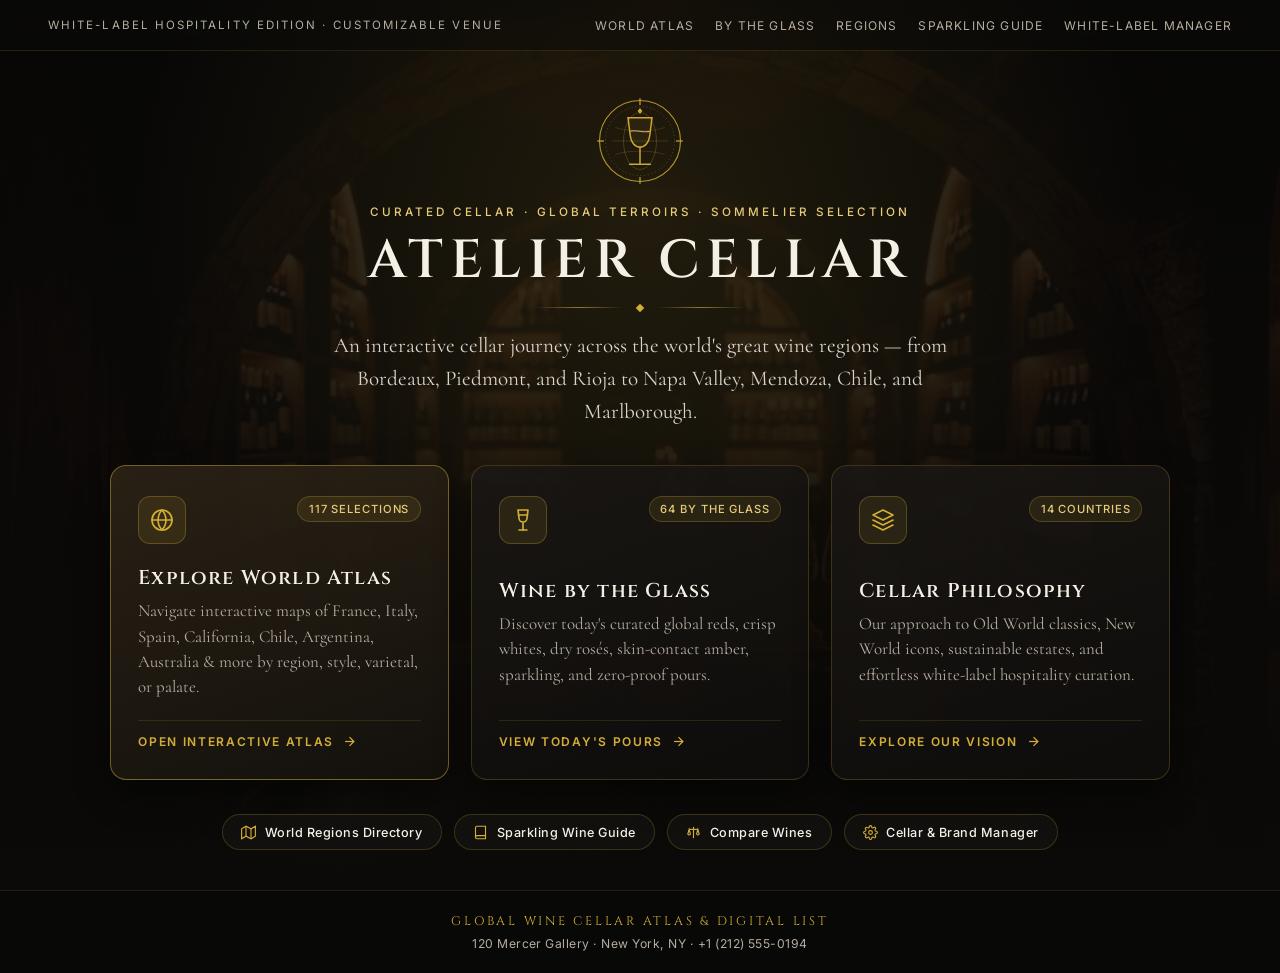
==== index.html @ 87016748 "Initial commit: White-Label Global Wine Cellar Atlas PWA" ====
<!DOCTYPE html>
<html lang="en">
<head>
    <meta charset="UTF-8">
    <meta name="viewport" content="width=device-width, initial-scale=1.0, viewport-fit=cover">
    <title>Atelier Cellar — Global Wine Cellar Atlas</title>
    <meta name="description" content="White-label interactive global wine cellar atlas exploring the world's finest wine regions across France, Italy, Spain, California, Chile, Argentina, Australia, and beyond.">

    <!-- PWA Meta Tags -->
    <meta name="theme-color" content="#0B0A09">
    <meta name="apple-mobile-web-app-capable" content="yes">
    <meta name="apple-mobile-web-app-status-bar-style" content="black-translucent">
    <meta name="apple-mobile-web-app-title" content="Wine Atlas">
    <meta name="mobile-web-app-capable" content="yes">
    <link rel="manifest" href="./manifest.json">
    <link rel="apple-touch-icon" sizes="180x180" href="./image/icon-192x192.png">
    <link rel="icon" type="image/png" sizes="32x32" href="./image/icon-96x96.png">

    <link href="https://fonts.googleapis.com/css2?family=Cinzel:wght@400;500;600;700&family=Cormorant:ital,wght@0,400;0,500;0,600;1,400&family=Inter:wght@400;500;600&display=swap" rel="stylesheet">
    <link rel="stylesheet" href="./css/atlas.css">

    <style>
        .landing-shell {
            position: relative;
            min-height: 100vh;
            display: flex;
            flex-direction: column;
            isolation: isolate;
        }

        .landing-backdrop {
            position: fixed;
            inset: 0;
            z-index: -2;
            overflow: hidden;
            pointer-events: none;
        }

        .landing-backdrop img {
            width: 100%;
            height: 100%;
            object-fit: cover;
            object-position: center 45%;
            filter: brightness(0.42) saturate(0.92) contrast(1.06);
            transform: scale(1.03);
        }

        .landing-backdrop::after {
            content: '';
            position: absolute;
            inset: 0;
            background:
                radial-gradient(ellipse at 50% 24%, rgba(212, 175, 55, 0.12) 0%, transparent 56%),
                linear-gradient(180deg, rgba(11, 10, 9, 0.68) 0%, rgba(11, 10, 9, 0.84) 55%, rgba(11, 10, 9, 0.97) 100%);
        }

        .landing-topbar {
            display: flex;
            align-items: center;
            justify-content: space-between;
            padding: 1.1rem clamp(1.25rem, 4vw, 3rem);
            border-bottom: 1px solid rgba(212, 175, 55, 0.14);
            background: rgba(11, 10, 9, 0.5);
            backdrop-filter: blur(10px);
            -webkit-backdrop-filter: blur(10px);
        }

        .topbar-location {
            font-family: var(--atlas-font-ui);
            font-size: 0.72rem;
            letter-spacing: 0.18em;
            text-transform: uppercase;
            color: var(--atlas-muted);
        }

        .topbar-links {
            display: flex;
            align-items: center;
            gap: 1.3rem;
        }

        .topbar-link {
            font-family: var(--atlas-font-ui);
            font-size: 0.75rem;
            letter-spacing: 0.1em;
            text-transform: uppercase;
            color: var(--atlas-muted);
            text-decoration: none;
            transition: color 0.2s ease;
        }

        .topbar-link:hover { color: var(--atlas-gold-soft); }

        .landing-main {
            flex: 1;
            display: flex;
            flex-direction: column;
            align-items: center;
            justify-content: center;
            padding: clamp(2rem, 5vh, 3.8rem) clamp(1.25rem, 4vw, 2.5rem) 2.5rem;
            width: 100%;
            max-width: 1140px;
            margin: 0 auto;
        }

        .brand-crest-wrap {
            display: flex;
            flex-direction: column;
            align-items: center;
            text-align: center;
            margin-bottom: clamp(1.8rem, 4.2vh, 3rem);
            animation: atlasReveal 0.75s cubic-bezier(0.22, 1, 0.36, 1) both;
        }

        .brand-crest {
            height: clamp(68px, 8vw, 90px);
            width: auto;
            margin-bottom: 1.2rem;
            opacity: 0.96;
        }

        .brand-kicker {
            font-family: var(--atlas-font-ui);
            font-size: 0.73rem;
            font-weight: 500;
            letter-spacing: 0.26em;
            text-transform: uppercase;
            color: var(--atlas-gold-soft);
            margin-bottom: 0.7rem;
        }

        .brand-heading {
            font-family: var(--atlas-font-display);
            font-size: clamp(2rem, 4.5vw, 3.35rem);
            font-weight: 600;
            letter-spacing: 0.12em;
            text-transform: uppercase;
            color: var(--atlas-ivory);
            line-height: 1.12;
        }

        .brand-lead {
            font-family: var(--atlas-font-editorial);
            font-size: clamp(1.12rem, 1.7vw, 1.32rem);
            color: rgba(245, 240, 230, 0.88);
            max-width: 650px;
            line-height: 1.55;
        }

        .experience-grid {
            display: grid;
            grid-template-columns: repeat(3, minmax(0, 1fr));
            gap: 1.35rem;
            width: 100%;
            margin-bottom: 2.1rem;
            animation: atlasReveal 0.85s 0.1s cubic-bezier(0.22, 1, 0.36, 1) both;
        }

        .experience-card {
            position: relative;
            display: flex;
            flex-direction: column;
            justify-content: space-between;
            gap: 1.25rem;
            padding: 1.85rem 1.7rem;
            border-radius: 16px;
            background: linear-gradient(160deg, rgba(26, 23, 20, 0.9) 0%, rgba(15, 13, 11, 0.95) 100%);
            border: 1px solid rgba(212, 175, 55, 0.22);
            box-shadow: 0 14px 36px rgba(0, 0, 0, 0.48);
            backdrop-filter: blur(12px);
            -webkit-backdrop-filter: blur(12px);
            text-decoration: none;
            color: var(--atlas-ivory);
            transition: transform 0.28s cubic-bezier(0.22, 1, 0.36, 1), border-color 0.28s ease, box-shadow 0.28s ease;
        }

        .experience-card.is-featured {
            background: linear-gradient(160deg, rgba(44, 35, 22, 0.92) 0%, rgba(20, 17, 13, 0.96) 100%);
            border-color: rgba(212, 175, 55, 0.48);
        }

        .experience-card:hover {
            transform: translateY(-6px);
            border-color: var(--atlas-gold);
            box-shadow: 0 22px 48px rgba(0, 0, 0, 0.62), 0 0 0 1px rgba(212, 175, 55, 0.25);
        }

        .card-top {
            display: flex;
            align-items: flex-start;
            justify-content: space-between;
            gap: 0.75rem;
        }

        .card-icon-box {
            width: 48px;
            height: 48px;
            border-radius: 12px;
            background: rgba(212, 175, 55, 0.1);
            border: 1px solid rgba(212, 175, 55, 0.28);
            color: var(--atlas-gold);
            display: flex;
            align-items: center;
            justify-content: center;
            flex-shrink: 0;
            transition: background-color 0.25s ease, transform 0.25s ease;
        }

        .experience-card:hover .card-icon-box {
            background: rgba(212, 175, 55, 0.2);
            transform: scale(1.06);
        }

        .card-icon-box svg {
            width: 24px;
            height: 24px;
            stroke: currentColor;
            fill: none;
            stroke-width: 1.65;
            stroke-linecap: round;
            stroke-linejoin: round;
        }

        .card-metric {
            font-family: var(--atlas-font-ui);
            font-size: 0.7rem;
            font-weight: 500;
            letter-spacing: 0.08em;
            text-transform: uppercase;
            color: var(--atlas-gold-soft);
            padding: 0.3rem 0.65rem;
            border-radius: 999px;
            background: rgba(212, 175, 55, 0.1);
            border: 1px solid rgba(212, 175, 55, 0.24);
            white-space: nowrap;
        }

        .card-title {
            font-family: var(--atlas-font-display);
            font-size: 1.25rem;
            font-weight: 600;
            letter-spacing: 0.06em;
            color: var(--atlas-ivory);
            margin-bottom: 0.45rem;
            transition: color 0.2s ease;
        }

        .experience-card:hover .card-title { color: var(--atlas-gold-soft); }

        .card-desc {
            font-family: var(--atlas-font-editorial);
            font-size: 1.06rem;
            line-height: 1.5;
            color: var(--atlas-muted);
        }

        .card-cta {
            display: inline-flex;
            align-items: center;
            gap: 0.5rem;
            font-family: var(--atlas-font-ui);
            font-size: 0.75rem;
            font-weight: 600;
            letter-spacing: 0.14em;
            text-transform: uppercase;
            color: var(--atlas-gold);
            padding-top: 0.85rem;
            border-top: 1px solid rgba(212, 175, 55, 0.14);
        }

        .card-cta svg {
            width: 15px;
            height: 15px;
            stroke: currentColor;
            fill: none;
            stroke-width: 2;
            transition: transform 0.22s ease;
        }

        .experience-card:hover .card-cta svg { transform: translateX(4px); }

        .secondary-strip {
            display: flex;
            flex-wrap: wrap;
            align-items: center;
            justify-content: center;
            gap: 0.75rem;
            width: 100%;
            animation: atlasReveal 0.9s 0.2s cubic-bezier(0.22, 1, 0.36, 1) both;
        }

        .secondary-link {
            display: inline-flex;
            align-items: center;
            gap: 0.52rem;
            padding: 0.62rem 1.15rem;
            border-radius: 999px;
            background: rgba(20, 18, 16, 0.78);
            border: 1px solid rgba(212, 175, 55, 0.22);
            color: var(--atlas-ivory);
            font-family: var(--atlas-font-ui);
            font-size: 0.79rem;
            font-weight: 500;
            letter-spacing: 0.04em;
            text-decoration: none;
            transition: all 0.2s ease;
        }

        .secondary-link svg {
            width: 15px;
            height: 15px;
            stroke: var(--atlas-gold);
            fill: none;
            stroke-width: 1.8;
        }

        .secondary-link:hover {
            border-color: var(--atlas-gold);
            background: rgba(212, 175, 55, 0.12);
            color: var(--atlas-gold-soft);
            transform: translateY(-2px);
        }

        .landing-footer {
            border-top: 1px solid rgba(212, 175, 55, 0.14);
            background: rgba(9, 8, 7, 0.88);
            padding: 1.35rem clamp(1.25rem, 4vw, 3rem);
            text-align: center;
        }

        .footer-tagline {
            font-family: var(--atlas-font-display);
            font-size: 0.78rem;
            letter-spacing: 0.22em;
            text-transform: uppercase;
            color: var(--atlas-gold);
            margin-bottom: 0.4rem;
        }

        .footer-address {
            font-family: var(--atlas-font-ui);
            font-size: 0.76rem;
            color: var(--atlas-muted);
            letter-spacing: 0.04em;
        }

        @keyframes atlasReveal {
            from { opacity: 0; transform: translateY(18px); }
            to { opacity: 1; transform: translateY(0); }
        }

        @media (max-width: 900px) {
            .experience-grid { grid-template-columns: 1fr; max-width: 560px; }
            .topbar-links { display: none; }
            .landing-topbar { justify-content: center; }
        }
    </style>
</head>
<body data-page-title="Global Wine Cellar Atlas">
    <div class="landing-shell">
        <div class="landing-backdrop" aria-hidden="true">
            <picture>
                <source srcset="./image/cellar-hero.webp" type="image/webp">
                <img src="./image/cellar-hero.jpg" alt="" decoding="async">
            </picture>
        </div>

        <header class="landing-topbar">
            <span class="topbar-location" data-brand="location">White-Label Hospitality Edition &middot; Customizable Venue</span>
            <nav class="topbar-links" aria-label="Quick navigation">
                <a href="./wine-map.html" class="topbar-link">World Atlas</a>
                <a href="./WineByTheGlass.html" class="topbar-link">By the Glass</a>
                <a href="./regions.html" class="topbar-link">Regions</a>
                <a href="./SparklingWineDoc.html" class="topbar-link">Sparkling Guide</a>
                <a href="./cellar-manager.html" class="topbar-link">White-Label Manager</a>
            </nav>
        </header>

        <main class="landing-main">
            <section class="brand-crest-wrap">
                <img src="./image/crest.svg" alt="Wine Cellar Crest" class="brand-crest" decoding="async">
                <p class="brand-kicker" data-brand="venueKicker">Curated Cellar &middot; Global Terroirs &middot; Sommelier Selection</p>
                <h1 class="brand-heading" data-brand="venueName">Atelier Cellar</h1>
                <div class="gold-divider" aria-hidden="true"><span class="gold-diamond"></span></div>
                <p class="brand-lead" data-brand="heroLead">
                    An interactive cellar journey across the world's great wine regions — from Bordeaux, Piedmont, and Rioja to Napa Valley, Mendoza, Chile, and Marlborough.
                </p>
            </section>

            <section class="experience-grid" aria-label="Primary cellar experiences">
                <!-- 1. World Wine Atlas -->
                <a href="./wine-map.html" class="experience-card is-featured">
                    <div>
                        <div class="card-top">
                            <div class="card-icon-box" aria-hidden="true">
                                <svg viewBox="0 0 24 24">
                                    <circle cx="12" cy="12" r="10"></circle>
                                    <line x1="2" y1="12" x2="22" y2="12"></line>
                                    <path d="M12 2a15.3 15.3 0 0 1 4 10 15.3 15.3 0 0 1-4 10 15.3 15.3 0 0 1-4-10 15.3 15.3 0 0 1 4-10z"></path>
                                </svg>
                            </div>
                            <span class="card-metric" id="metricCellarCount">Global Cellar</span>
                        </div>
                    </div>
                    <div>
                        <h2 class="card-title">Explore World Atlas</h2>
                        <p class="card-desc">Navigate interactive maps of France, Italy, Spain, California, Chile, Argentina, Australia &amp; more by region, style, varietal, or palate.</p>
                    </div>
                    <span class="card-cta">
                        Open Interactive Atlas
                        <svg viewBox="0 0 24 24" aria-hidden="true"><line x1="5" y1="12" x2="19" y2="12"></line><polyline points="12 5 19 12 12 19"></polyline></svg>
                    </span>
                </a>

                <!-- 2. Wine by the Glass -->
                <a href="./WineByTheGlass.html" class="experience-card">
                    <div>
                        <div class="card-top">
                            <div class="card-icon-box" aria-hidden="true">
                                <svg viewBox="0 0 24 24">
                                    <path d="M8 22h8"></path>
                                    <path d="M12 15v7"></path>
                                    <path d="M7 2h10l-1 8a4 4 0 0 1-8 0L7 2z"></path>
                                    <path d="M7.5 7h9"></path>
                                </svg>
                            </div>
                            <span class="card-metric" id="metricGlassCount">Daily Pours</span>
                        </div>
                    </div>
                    <div>
                        <h2 class="card-title">Wine by the Glass</h2>
                        <p class="card-desc">Discover today's curated global reds, crisp whites, dry rosés, skin-contact amber, sparkling, and zero-proof pours.</p>
                    </div>
                    <span class="card-cta">
                        View Today's Pours
                        <svg viewBox="0 0 24 24" aria-hidden="true"><line x1="5" y1="12" x2="19" y2="12"></line><polyline points="12 5 19 12 12 19"></polyline></svg>
                    </span>
                </a>

                <!-- 3. Cellar Philosophy -->
                <a href="./OurStory.html" class="experience-card">
                    <div>
                        <div class="card-top">
                            <div class="card-icon-box" aria-hidden="true">
                                <svg viewBox="0 0 24 24">
                                    <path d="M12 2L2 7l10 5 10-5-10-5z"></path>
                                    <path d="M2 17l10 5 10-5"></path>
                                    <path d="M2 12l10 5 10-5"></path>
                                </svg>
                            </div>
                            <span class="card-metric" id="metricCountryCount">14 Nations</span>
                        </div>
                    </div>
                    <div>
                        <h2 class="card-title">Cellar Philosophy</h2>
                        <p class="card-desc">Our approach to Old World classics, New World icons, sustainable estates, and effortless white-label hospitality curation.</p>
                    </div>
                    <span class="card-cta">
                        Explore Our Vision
                        <svg viewBox="0 0 24 24" aria-hidden="true"><line x1="5" y1="12" x2="19" y2="12"></line><polyline points="12 5 19 12 12 19"></polyline></svg>
                    </span>
                </a>
            </section>

            <nav class="secondary-strip" aria-label="Sommelier tools and guides">
                <a href="./regions.html" class="secondary-link">
                    <svg viewBox="0 0 24 24" aria-hidden="true"><polygon points="1 6 1 22 8 18 16 22 23 18 23 2 16 6 8 2 1 6"></polygon><line x1="8" y1="2" x2="8" y2="18"></line><line x1="16" y1="6" x2="16" y2="22"></line></svg>
                    World Regions Directory
                </a>
                <a href="./SparklingWineDoc.html" class="secondary-link">
                    <svg viewBox="0 0 24 24" aria-hidden="true"><path d="M4 19.5A2.5 2.5 0 0 1 6.5 17H20"></path><path d="M6.5 2H20v20H6.5A2.5 2.5 0 0 1 4 19.5v-15A2.5 2.5 0 0 1 6.5 2z"></path></svg>
                    Sparkling Wine Guide
                </a>
                <a href="./wine-comparison.html" class="secondary-link">
                    <svg viewBox="0 0 24 24" aria-hidden="true"><line x1="12" y1="3" x2="12" y2="21"></line><path d="M5 7h14"></path><path d="M3 14l2-7 2 7a2 2 0 0 1-4 0z"></path><path d="M17 14l2-7 2 7a2 2 0 0 1-4 0z"></path></svg>
                    Compare Wines
                </a>
                <a href="./cellar-manager.html" class="secondary-link">
                    <svg viewBox="0 0 24 24" aria-hidden="true"><circle cx="12" cy="12" r="3"></circle><path d="M19.4 15a1.65 1.65 0 0 0 .33 1.82l.06.06a2 2 0 0 1-2.83 2.83l-.06-.06a1.65 1.65 0 0 0-1.82-.33 1.65 1.65 0 0 0-1 1.51V21a2 2 0 0 1-4 0v-.09A1.65 1.65 0 0 0 9 19.4a1.65 1.65 0 0 0-1.82.33l-.06.06a2 2 0 0 1-2.83-2.83l.06-.06a1.65 1.65 0 0 0 .33-1.82 1.65 1.65 0 0 0-1.51-1H3a2 2 0 0 1 0-4h.09A1.65 1.65 0 0 0 4.6 9a1.65 1.65 0 0 0-.33-1.82l-.06-.06a2 2 0 0 1 2.83-2.83l.06.06a1.65 1.65 0 0 0 1.82.33H9a1.65 1.65 0 0 0 1-1.51V3a2 2 0 0 1 4 0v.09a1.65 1.65 0 0 0 1 1.51 1.65 1.65 0 0 0 1.82-.33l.06-.06a2 2 0 0 1 2.83 2.83l-.06.06a1.65 1.65 0 0 0-.33 1.82V9a1.65 1.65 0 0 0 1.51 1H21a2 2 0 0 1 0 4h-.09a1.65 1.65 0 0 0-1.51 1z"></path></svg>
                    Cellar &amp; Brand Manager
                </a>
            </nav>
        </main>

        <footer class="landing-footer">
            <p class="footer-tagline" data-brand="venueTagline">Global Wine Cellar Atlas &amp; Digital List</p>
            <p class="footer-address" data-brand="address">120 Mercer Gallery &middot; New York, NY &middot; +1 (212) 555-0194</p>
        </footer>
    </div>

    <script src="./js/world-atlas-data.js"></script>
    <script src="./js/brand.js"></script>
    <script src="./js/cellar-store.js"></script>
    <script>
        (async function initLanding() {
            const wines = await window.AtlasStore.loadWines();
            const countries = new Set(wines.map(w => w.country));
            const glassWines = wines.filter(w => w.hasGlass);

            const cellarEl = document.getElementById('metricCellarCount');
            const glassEl = document.getElementById('metricGlassCount');
            const countryEl = document.getElementById('metricCountryCount');

            if (cellarEl && wines.length) cellarEl.textContent = `${wines.length} Selections`;
            if (glassEl && glassWines.length) glassEl.textContent = `${glassWines.length} By the Glass`;
            if (countryEl && countries.size) countryEl.textContent = `${countries.size} Countries`;

            if ('serviceWorker' in navigator) {
                window.addEventListener('load', () => {
                    navigator.serviceWorker.register('./sw.js', { scope: './' }).catch(() => {});
                });
            }
        })();
    </script>
</body>
</html>
---- css/atlas.css ----
/**
 * Global Wine Cellar Atlas — Luxury Editorial Hospitality Design System
 * White-label responsive styles powered by --atlas-* CSS custom properties.
 * Aesthetic: Warm Obsidian, Antique Gold, Burgundy, Parchment Ivory.
 */

:root {
    --atlas-bg: #0B0A09;
    --atlas-surface: #141210;
    --atlas-surface-elevated: #1C1916;
    --atlas-surface-hover: #25211C;
    --atlas-gold: #D4AF37;
    --atlas-gold-soft: #E6CB78;
    --atlas-gold-deep: #A88424;
    --atlas-burgundy: #7A2331;
    --atlas-ivory: #F5F0E6;
    --atlas-muted: #B6ADA0;
    --atlas-subtle: #8C8275;
    --atlas-border: rgba(212, 175, 55, 0.22);
    --atlas-border-strong: rgba(212, 175, 55, 0.48);
    --atlas-shadow-sm: 0 4px 16px rgba(0, 0, 0, 0.38);
    --atlas-shadow-md: 0 14px 36px rgba(0, 0, 0, 0.52);
    --atlas-shadow-lg: 0 24px 56px rgba(0, 0, 0, 0.68);
    --atlas-font-display: 'Cinzel', 'Palatino Linotype', 'Book Antiqua', Georgia, serif;
    --atlas-font-editorial: 'Cormorant', Garamond, Georgia, serif;
    --atlas-font-ui: 'Inter', -apple-system, BlinkMacSystemFont, 'Segoe UI', Roboto, sans-serif;
    --atlas-radius-sm: 8px;
    --atlas-radius-md: 14px;
    --atlas-radius-lg: 18px;
}

*, *::before, *::after {
    box-sizing: border-box;
    margin: 0;
    padding: 0;
}

html, body {
    min-height: 100%;
    background-color: var(--atlas-bg);
    color: var(--atlas-ivory);
    font-family: var(--atlas-font-editorial);
    -webkit-font-smoothing: antialiased;
    -moz-osx-font-smoothing: grayscale;
    overflow-x: hidden;
}

::selection {
    background: rgba(212, 175, 55, 0.28);
    color: var(--atlas-ivory);
}

a:focus-visible,
button:focus-visible,
input:focus-visible,
select:focus-visible,
textarea:focus-visible,
[tabindex]:focus-visible {
    outline: 2px solid var(--atlas-gold);
    outline-offset: 2px;
}

.atlas-ico {
    display: inline-block;
    width: 1em;
    height: 1em;
    vertical-align: -0.125em;
    stroke: currentColor;
    fill: none;
    stroke-width: 1.8;
    stroke-linecap: round;
    stroke-linejoin: round;
    flex-shrink: 0;
}

/* ==========================================================================
   Shared Top Navigation Bar
   ========================================================================== */
.atlas-topbar {
    position: sticky;
    top: 0;
    z-index: 200;
    display: flex;
    align-items: center;
    justify-content: space-between;
    gap: 1rem;
    padding: 0.7rem clamp(1rem, 3vw, 1.85rem);
    min-height: 66px;
    background: linear-gradient(180deg, rgba(16, 14, 12, 0.98) 0%, rgba(11, 10, 9, 0.94) 100%);
    backdrop-filter: blur(14px);
    -webkit-backdrop-filter: blur(14px);
    border-bottom: 1px solid var(--atlas-border);
    box-shadow: 0 4px 24px rgba(0, 0, 0, 0.45);
}

.atlas-brand-link {
    display: flex;
    align-items: center;
    gap: 0.85rem;
    text-decoration: none;
    color: var(--atlas-ivory);
    min-width: 0;
}

.atlas-crest-badge {
    width: 44px;
    height: 44px;
    border-radius: 50%;
    border: 1px solid var(--atlas-border);
    background: rgba(212, 175, 55, 0.06);
    padding: 5px;
    display: flex;
    align-items: center;
    justify-content: center;
    flex-shrink: 0;
    transition: border-color 0.25s ease, transform 0.25s ease;
}

.atlas-brand-link:hover .atlas-crest-badge {
    border-color: var(--atlas-gold);
    transform: scale(1.04);
}

.atlas-crest-badge img {
    width: 100%;
    height: 100%;
    object-fit: contain;
}

.atlas-brand-text {
    display: flex;
    flex-direction: column;
    min-width: 0;
}

.atlas-brand-name {
    font-family: var(--atlas-font-display);
    font-size: clamp(0.95rem, 1.5vw, 1.18rem);
    font-weight: 600;
    letter-spacing: 0.12em;
    text-transform: uppercase;
    color: var(--atlas-gold);
    line-height: 1.15;
    white-space: nowrap;
    overflow: hidden;
    text-overflow: ellipsis;
}

.atlas-brand-sub {
    font-family: var(--atlas-font-ui);
    font-size: 0.7rem;
    letter-spacing: 0.16em;
    text-transform: uppercase;
    color: var(--atlas-muted);
    margin-top: 2px;
    white-space: nowrap;
    overflow: hidden;
    text-overflow: ellipsis;
}

.atlas-nav-links {
    display: flex;
    align-items: center;
    gap: 0.45rem;
    flex-wrap: wrap;
}

.atlas-nav-pill {
    display: inline-flex;
    align-items: center;
    gap: 0.42rem;
    padding: 0.48rem 0.9rem;
    border-radius: 999px;
    background: rgba(212, 175, 55, 0.06);
    border: 1px solid rgba(212, 175, 55, 0.2);
    color: var(--atlas-ivory);
    font-family: var(--atlas-font-ui);
    font-size: 0.76rem;
    font-weight: 500;
    letter-spacing: 0.05em;
    text-decoration: none;
    cursor: pointer;
    transition: all 0.2s ease;
    white-space: nowrap;
}

.atlas-nav-pill:hover,
.atlas-nav-pill.is-active {
    background: rgba(212, 175, 55, 0.18);
    border-color: var(--atlas-gold);
    color: var(--atlas-gold-soft);
}

.atlas-nav-pill .compare-badge {
    display: inline-flex;
    align-items: center;
    justify-content: center;
    min-width: 18px;
    height: 18px;
    padding: 0 5px;
    border-radius: 999px;
    background: var(--atlas-gold);
    color: #0B0A09;
    font-size: 0.68rem;
    font-weight: 700;
}

/* Mobile Nav Toggle Button */
.atlas-mobile-menu-btn {
    display: none;
    align-items: center;
    justify-content: center;
    width: 40px;
    height: 40px;
    border-radius: 10px;
    border: 1px solid var(--atlas-border);
    background: rgba(212, 175, 55, 0.08);
    color: var(--atlas-gold);
    cursor: pointer;
}

/* ==========================================================================
   Shared Gold Divider & Buttons
   ========================================================================== */
.gold-divider {
    display: flex;
    align-items: center;
    justify-content: center;
    gap: 0.85rem;
    width: 210px;
    margin: 0.9rem auto 1.15rem;
}

.gold-divider::before,
.gold-divider::after {
    content: '';
    flex: 1;
    height: 1px;
    background: linear-gradient(90deg, transparent, rgba(212, 175, 55, 0.65), transparent);
}

.gold-diamond {
    width: 6px;
    height: 6px;
    background: var(--atlas-gold);
    transform: rotate(45deg);
    flex-shrink: 0;
}

.atlas-btn {
    display: inline-flex;
    align-items: center;
    justify-content: center;
    gap: 0.5rem;
    padding: 0.6rem 1.15rem;
    border-radius: 10px;
    border: 1px solid var(--atlas-border);
    background: rgba(24, 21, 18, 0.85);
    color: var(--atlas-ivory);
    font-family: var(--atlas-font-ui);
    font-size: 0.8rem;
    font-weight: 500;
    letter-spacing: 0.04em;
    cursor: pointer;
    text-decoration: none;
    transition: all 0.22s ease;
}

.atlas-btn:hover {
    border-color: var(--atlas-gold);
    color: var(--atlas-gold-soft);
    background: rgba(212, 175, 55, 0.12);
}

.atlas-btn--primary {
    background: linear-gradient(135deg, var(--atlas-gold) 0%, var(--atlas-gold-deep) 100%);
    color: #0B0A09;
    border-color: var(--atlas-gold-soft);
    font-weight: 600;
}

.atlas-btn--primary:hover {
    background: linear-gradient(135deg, var(--atlas-gold-soft) 0%, var(--atlas-gold) 100%);
    color: #0B0A09;
    transform: translateY(-1px);
    box-shadow: 0 6px 20px rgba(212, 175, 55, 0.3);
}

/* ==========================================================================
   Style Color Dots & Badges
   ========================================================================== */
.style-dot {
    width: 9px;
    height: 9px;
    border-radius: 50%;
    display: inline-block;
    flex-shrink: 0;
}
.style-dot--ALL           { background: var(--atlas-gold); }
.style-dot--RED           { background: #A82E42; }
.style-dot--WHITE         { background: #DFCA74; }
.style-dot--ROSE          { background: #D48A95; }
.style-dot--ORANGE        { background: #D8873E; }
.style-dot--SPARKLING     { background: #F0D988; box-shadow: 0 0 6px rgba(240, 217, 136, 0.6); }
.style-dot--DESSERT       { background: #C48A34; }
.style-dot--NON-ALCOHOLIC { background: #6CA57B; }

.wine-style-badge {
    display: inline-flex;
    align-items: center;
    gap: 0.35rem;
    padding: 0.2rem 0.6rem;
    border-radius: 999px;
    font-family: var(--atlas-font-ui);
    font-size: 0.68rem;
    font-weight: 600;
    letter-spacing: 0.08em;
    text-transform: uppercase;
    border: 1px solid rgba(212, 175, 55, 0.28);
    background: rgba(212, 175, 55, 0.1);
    color: var(--atlas-gold-soft);
}

.wine-style-badge--RED           { background: rgba(139, 38, 53, 0.35); border-color: rgba(201, 75, 92, 0.5); color: #F4BCC4; }
.wine-style-badge--WHITE         { background: rgba(197, 169, 82, 0.2); border-color: rgba(229, 206, 123, 0.45); color: #F5E6AA; }
.wine-style-badge--ROSE          { background: rgba(183, 110, 121, 0.25); border-color: rgba(219, 160, 169, 0.45); color: #F6CDD3; }
.wine-style-badge--ORANGE        { background: rgba(200, 125, 59, 0.25); border-color: rgba(228, 159, 94, 0.5); color: #F7CCA2; }
.wine-style-badge--SPARKLING     { background: rgba(212, 175, 55, 0.22); border-color: rgba(242, 217, 132, 0.55); color: #FAF0C6; }
.wine-style-badge--DESSERT       { background: rgba(176, 119, 38, 0.28); border-color: rgba(220, 168, 86, 0.5); color: #F7D8A4; }
.wine-style-badge--NON-ALCOHOLIC { background: rgba(91, 140, 103, 0.25); border-color: rgba(131, 184, 144, 0.5); color: #C2E5CA; }

.organic-badge {
    display: inline-flex;
    align-items: center;
    gap: 0.25rem;
    padding: 0.18rem 0.55rem;
    border-radius: 999px;
    font-family: var(--atlas-font-ui);
    font-size: 0.66rem;
    font-weight: 600;
    letter-spacing: 0.06em;
    text-transform: uppercase;
    background: rgba(74, 134, 88, 0.22);
    border: 1px solid rgba(122, 186, 136, 0.42);
    color: #B4E2BE;
}

/* ==========================================================================
   Atlas Interactive Workspace Layout (wine-map.html)
   ========================================================================== */
.atlas-app-shell {
    display: flex;
    flex-direction: column;
    height: 100vh;
    height: 100dvh;
    overflow: hidden;
    background: radial-gradient(ellipse at 50% 0%, #191511 0%, var(--atlas-bg) 62%);
}

.atlas-workspace {
    flex: 1;
    min-height: 0;
    display: flex;
    overflow: hidden;
    position: relative;
}

/* Desktop Left Sidebar (Wine Categories & Sommelier Filter Sidebar) */
.atlas-sidebar {
    width: 268px;
    flex-shrink: 0;
    background: linear-gradient(180deg, rgba(18, 16, 14, 0.98) 0%, rgba(12, 11, 9, 0.98) 100%);
    border-right: 1px solid var(--atlas-border);
    display: flex;
    flex-direction: column;
    overflow-y: auto;
    padding: 1rem 0.9rem 1.25rem;
    gap: 1.05rem;
    scrollbar-width: thin;
    scrollbar-color: rgba(212, 175, 55, 0.35) transparent;
}

.sidebar-section-heading {
    font-family: var(--atlas-font-ui);
    font-size: 0.68rem;
    font-weight: 600;
    letter-spacing: 0.18em;
    text-transform: uppercase;
    color: var(--atlas-gold-soft);
    margin-bottom: 0.5rem;
    display: flex;
    align-items: center;
    justify-content: space-between;
}

.style-cards-list {
    display: flex;
    flex-direction: column;
    gap: 0.45rem;
}

.style-card-btn {
    width: 100%;
    display: flex;
    align-items: center;
    justify-content: space-between;
    gap: 0.65rem;
    padding: 0.65rem 0.8rem;
    border-radius: 11px;
    background: rgba(24, 21, 18, 0.72);
    border: 1px solid rgba(212, 175, 55, 0.14);
    color: var(--atlas-ivory);
    cursor: pointer;
    text-align: left;
    transition: all 0.2s ease;
}

.style-card-btn:hover {
    background: rgba(212, 175, 55, 0.1);
    border-color: rgba(212, 175, 55, 0.42);
    transform: translateX(2px);
}

.style-card-btn.is-active {
    background: linear-gradient(135deg, rgba(212, 175, 55, 0.2) 0%, rgba(122, 35, 49, 0.16) 100%);
    border-color: var(--atlas-gold);
    box-shadow: 0 4px 16px rgba(0, 0, 0, 0.35);
}

.style-card-left {
    display: flex;
    align-items: center;
    gap: 0.6rem;
    min-width: 0;
}

.style-card-name {
    font-family: var(--atlas-font-display);
    font-size: 0.84rem;
    font-weight: 600;
    letter-spacing: 0.05em;
    color: var(--atlas-ivory);
}

.style-card-sub {
    font-family: var(--atlas-font-ui);
    font-size: 0.68rem;
    color: var(--atlas-muted);
    margin-top: 1px;
}

.style-card-count {
    font-family: var(--atlas-font-ui);
    font-size: 0.72rem;
    font-weight: 600;
    color: var(--atlas-gold-soft);
    background: rgba(212, 175, 55, 0.1);
    border: 1px solid rgba(212, 175, 55, 0.2);
    padding: 0.18rem 0.5rem;
    border-radius: 999px;
    flex-shrink: 0;
}

.sidebar-chips {
    display: flex;
    flex-wrap: wrap;
    gap: 0.4rem;
}

.filter-chip {
    display: inline-flex;
    align-items: center;
    gap: 0.35rem;
    padding: 0.42rem 0.72rem;
    border-radius: 999px;
    border: 1px solid rgba(212, 175, 55, 0.22);
    background: rgba(20, 18, 16, 0.82);
    color: var(--atlas-muted);
    font-family: var(--atlas-font-ui);
    font-size: 0.74rem;
    font-weight: 500;
    cursor: pointer;
    transition: all 0.2s ease;
}

.filter-chip:hover {
    border-color: var(--atlas-gold);
    color: var(--atlas-ivory);
}

.filter-chip.is-active {
    background: var(--atlas-gold);
    color: #0B0A09;
    border-color: var(--atlas-gold-soft);
    font-weight: 600;
}

/* Main Right Column (Search Bar + Map Stage / Wine List View) */
.atlas-main-stage {
    flex: 1;
    min-width: 0;
    min-height: 0;
    display: flex;
    flex-direction: column;
    overflow: hidden;
    position: relative;
}

/* Search & Utility Bar */
.atlas-search-bar {
    flex-shrink: 0;
    display: flex;
    align-items: center;
    gap: 0.65rem;
    padding: 0.72rem 1.2rem;
    background: rgba(14, 13, 11, 0.92);
    border-bottom: 1px solid var(--atlas-border);
    flex-wrap: wrap;
    z-index: 50;
}

.atlas-search-wrap {
    position: relative;
    flex: 1;
    min-width: 220px;
}

.atlas-search-icon {
    position: absolute;
    left: 0.9rem;
    top: 50%;
    transform: translateY(-50%);
    color: var(--atlas-gold);
    pointer-events: none;
    font-size: 0.95rem;
}

.atlas-search-input {
    width: 100%;
    padding: 0.62rem 2.4rem 0.62rem 2.5rem;
    border-radius: 999px;
    border: 1px solid rgba(212, 175, 55, 0.28);
    background: rgba(22, 19, 16, 0.92);
    color: var(--atlas-ivory);
    font-family: var(--atlas-font-ui);
    font-size: 0.84rem;
    outline: none;
    transition: border-color 0.2s ease, box-shadow 0.2s ease;
}

.atlas-search-input::placeholder {
    color: rgba(182, 173, 160, 0.65);
}

.atlas-search-input:focus {
    border-color: var(--atlas-gold);
    box-shadow: 0 0 0 3px rgba(212, 175, 55, 0.14);
}

.atlas-search-clear {
    position: absolute;
    right: 0.7rem;
    top: 50%;
    transform: translateY(-50%);
    background: transparent;
    border: none;
    color: var(--atlas-muted);
    cursor: pointer;
    display: none;
    padding: 4px;
}

.atlas-search-clear.visible {
    display: inline-flex;
}

.atlas-autocomplete {
    position: absolute;
    top: calc(100% + 6px);
    left: 0;
    right: 0;
    background: #171411;
    border: 1px solid var(--atlas-border-strong);
    border-radius: 14px;
    box-shadow: var(--atlas-shadow-lg);
    max-height: 360px;
    overflow-y: auto;
    z-index: 300;
    display: none;
}

.atlas-autocomplete.open {
    display: block;
}

.autocomplete-item {
    width: 100%;
    display: flex;
    align-items: center;
    justify-content: space-between;
    gap: 0.75rem;
    padding: 0.65rem 0.95rem;
    background: transparent;
    border: none;
    border-bottom: 1px solid rgba(212, 175, 55, 0.08);
    color: var(--atlas-ivory);
    text-align: left;
    cursor: pointer;
    transition: background 0.15s ease;
}

.autocomplete-item:last-child { border-bottom: none; }
.autocomplete-item:hover { background: rgba(212, 175, 55, 0.12); }

.autocomplete-title {
    font-family: var(--atlas-font-editorial);
    font-size: 1.05rem;
    font-weight: 600;
    color: var(--atlas-ivory);
}

.autocomplete-meta {
    font-family: var(--atlas-font-ui);
    font-size: 0.72rem;
    color: var(--atlas-muted);
}

.autocomplete-price {
    font-family: var(--atlas-font-ui);
    font-size: 0.82rem;
    font-weight: 600;
    color: var(--atlas-gold-soft);
    white-space: nowrap;
}

.atlas-bar-actions {
    display: flex;
    align-items: center;
    gap: 0.45rem;
    flex-wrap: wrap;
}

.atlas-select {
    padding: 0.52rem 0.8rem;
    border-radius: 10px;
    border: 1px solid rgba(212, 175, 55, 0.25);
    background: rgba(22, 19, 16, 0.92);
    color: var(--atlas-ivory);
    font-family: var(--atlas-font-ui);
    font-size: 0.78rem;
    cursor: pointer;
}

/* Active Filter Pills Strip */
.active-filters-strip {
    display: none;
    align-items: center;
    gap: 0.45rem;
    flex-wrap: wrap;
    padding: 0.45rem 1.2rem;
    background: rgba(212, 175, 55, 0.06);
    border-bottom: 1px solid rgba(212, 175, 55, 0.14);
}

.active-filters-strip.has-filters {
    display: flex;
}

.active-pill {
    display: inline-flex;
    align-items: center;
    gap: 0.35rem;
    padding: 0.24rem 0.65rem;
    border-radius: 999px;
    background: rgba(212, 175, 55, 0.16);
    border: 1px solid rgba(212, 175, 55, 0.4);
    color: var(--atlas-gold-soft);
    font-family: var(--atlas-font-ui);
    font-size: 0.72rem;
    font-weight: 500;
}

.active-pill button {
    background: none;
    border: none;
    color: inherit;
    cursor: pointer;
    font-size: 0.85rem;
    line-height: 1;
    padding: 0 2px;
}

/* ==========================================================================
   Interactive World & Regional Map Canvas
   ========================================================================== */
.atlas-map-container {
    flex: 1;
    min-height: 0;
    display: flex;
    flex-direction: column;
    position: relative;
    overflow: hidden;
}

.map-subbar {
    flex-shrink: 0;
    display: flex;
    align-items: center;
    justify-content: space-between;
    gap: 0.75rem;
    padding: 0.6rem 1.2rem;
    background: rgba(15, 13, 11, 0.82);
    border-bottom: 1px solid rgba(212, 175, 55, 0.12);
    flex-wrap: wrap;
}

.map-breadcrumbs {
    display: flex;
    align-items: center;
    gap: 0.45rem;
    font-family: var(--atlas-font-ui);
    font-size: 0.78rem;
}

.crumb-btn {
    background: none;
    border: none;
    color: var(--atlas-gold-soft);
    font-family: inherit;
    font-size: inherit;
    font-weight: 600;
    letter-spacing: 0.06em;
    text-transform: uppercase;
    cursor: pointer;
    padding: 0.2rem 0.4rem;
    border-radius: 6px;
}

.crumb-btn:hover { background: rgba(212, 175, 55, 0.14); }
.crumb-sep { color: var(--atlas-subtle); }
.crumb-current { color: var(--atlas-ivory); font-weight: 600; letter-spacing: 0.06em; text-transform: uppercase; }

.map-status-text {
    font-family: var(--atlas-font-ui);
    font-size: 0.76rem;
    color: var(--atlas-muted);
}

.map-stage-wrap {
    flex: 1;
    min-height: 0;
    position: relative;
    display: flex;
    align-items: center;
    justify-content: center;
    overflow: hidden;
    background:
        radial-gradient(ellipse at 50% 48%, rgba(212, 175, 55, 0.07) 0%, transparent 62%),
        linear-gradient(180deg, #0D0C0A 0%, #090807 100%);
    user-select: none;
}

.atlas-svg-canvas {
    width: 100%;
    height: 100%;
    max-width: 100%;
    max-height: 100%;
    display: block;
    transition: transform 0.22s ease;
}

/* World & Country SVG Cartographic Styles */
.world-continent {
    fill: #1A1714;
    stroke: rgba(212, 175, 55, 0.16);
    stroke-width: 0.8;
    pointer-events: none;
}

.wine-belt-line {
    stroke: rgba(212, 175, 55, 0.15);
    stroke-width: 0.7;
    stroke-dasharray: 4 5;
    pointer-events: none;
}

.wine-belt-label {
    fill: rgba(212, 175, 55, 0.36);
    font-family: var(--atlas-font-ui);
    font-size: 8.5px;
    letter-spacing: 1px;
    pointer-events: none;
}

.country-outline-base {
    fill: #171411;
    stroke: rgba(212, 175, 55, 0.35);
    stroke-width: 1.4;
    pointer-events: none;
}

.atlas-geo-shape {
    cursor: pointer;
    stroke-width: 1.25;
    stroke-linejoin: round;
    transition: fill-opacity 0.2s ease, stroke 0.2s ease, stroke-width 0.2s ease, filter 0.2s ease;
}

.atlas-geo-shape.has-wines:hover,
.atlas-geo-shape.is-hovered {
    fill-opacity: 0.96 !important;
    stroke: #FFF6DC !important;
    stroke-width: 2.1 !important;
    filter: drop-shadow(0 0 10px rgba(212, 175, 55, 0.55));
}

.atlas-geo-shape.no-wines {
    cursor: pointer;
    opacity: 0.55;
}

.atlas-geo-label {
    font-family: var(--atlas-font-ui);
    font-size: 9.5px;
    font-weight: 600;
    fill: #FAF4E8;
    paint-order: stroke;
    stroke: rgba(11, 10, 9, 0.92);
    stroke-width: 3px;
    pointer-events: none;
    letter-spacing: 0.04em;
}

.atlas-geo-count-pill {
    pointer-events: none;
}

.atlas-geo-count-text {
    font-family: var(--atlas-font-ui);
    font-size: 8.5px;
    font-weight: 700;
    fill: #0B0A09;
    pointer-events: none;
}

/* Floating Zoom Controls */
.map-zoom-controls {
    position: absolute;
    right: 1rem;
    top: 1rem;
    display: flex;
    flex-direction: column;
    gap: 0.35rem;
    z-index: 30;
}

.map-zoom-btn {
    width: 36px;
    height: 36px;
    border-radius: 10px;
    background: rgba(18, 16, 14, 0.88);
    border: 1px solid var(--atlas-border);
    color: var(--atlas-gold-soft);
    font-family: var(--atlas-font-ui);
    font-size: 1rem;
    font-weight: 600;
    display: flex;
    align-items: center;
    justify-content: center;
    cursor: pointer;
    backdrop-filter: blur(8px);
    transition: all 0.18s ease;
}

.map-zoom-btn:hover {
    background: var(--atlas-gold);
    color: #0B0A09;
    border-color: var(--atlas-gold-soft);
}

/* Floating Map Tooltip */
.atlas-map-tooltip {
    position: absolute;
    z-index: 45;
    pointer-events: none;
    background: rgba(16, 14, 12, 0.96);
    border: 1px solid var(--atlas-border-strong);
    border-radius: 12px;
    padding: 0.65rem 0.9rem;
    box-shadow: var(--atlas-shadow-md);
    max-width: 260px;
    opacity: 0;
    transform: translateY(4px);
    transition: opacity 0.16s ease, transform 0.16s ease;
}

.atlas-map-tooltip.visible {
    opacity: 1;
    transform: translateY(0);
}

.tip-title {
    font-family: var(--atlas-font-display);
    font-size: 0.9rem;
    font-weight: 600;
    color: var(--atlas-gold-soft);
    margin-bottom: 2px;
}

.tip-count {
    font-family: var(--atlas-font-ui);
    font-size: 0.74rem;
    font-weight: 600;
    color: var(--atlas-ivory);
    margin-bottom: 4px;
}

.tip-sub {
    font-family: var(--atlas-font-editorial);
    font-size: 0.92rem;
    line-height: 1.35;
    color: var(--atlas-muted);
}

/* Country / Region Dossier Floating Card (bottom-left of map) */
.atlas-terroir-card {
    position: absolute;
    left: 1rem;
    bottom: 1rem;
    z-index: 25;
    max-width: 310px;
    background: rgba(17, 15, 13, 0.92);
    border: 1px solid var(--atlas-border);
    border-radius: 14px;
    padding: 0.9rem 1rem;
    backdrop-filter: blur(12px);
    box-shadow: var(--atlas-shadow-md);
}

.terroir-kicker {
    font-family: var(--atlas-font-ui);
    font-size: 0.65rem;
    font-weight: 600;
    letter-spacing: 0.18em;
    text-transform: uppercase;
    color: var(--atlas-gold);
    margin-bottom: 0.25rem;
}

.terroir-title {
    font-family: var(--atlas-font-display);
    font-size: 1.05rem;
    font-weight: 600;
    color: var(--atlas-ivory);
    margin-bottom: 0.3rem;
}

.terroir-desc {
    font-family: var(--atlas-font-editorial);
    font-size: 0.95rem;
    line-height: 1.42;
    color: var(--atlas-muted);
}

/* Quick-Jump Strip Below Map (Countries in World View, Regions in Country View) */
.map-quickjump-strip {
    flex-shrink: 0;
    display: flex;
    align-items: center;
    gap: 0.45rem;
    padding: 0.65rem 1.1rem;
    background: rgba(13, 12, 10, 0.96);
    border-top: 1px solid var(--atlas-border);
    overflow-x: auto;
    scrollbar-width: thin;
    scrollbar-color: rgba(212, 175, 55, 0.3) transparent;
}

.quickjump-pill {
    display: inline-flex;
    align-items: center;
    gap: 0.42rem;
    padding: 0.4rem 0.78rem;
    border-radius: 999px;
    background: rgba(24, 21, 18, 0.85);
    border: 1px solid rgba(212, 175, 55, 0.22);
    color: var(--atlas-ivory);
    font-family: var(--atlas-font-ui);
    font-size: 0.75rem;
    font-weight: 500;
    white-space: nowrap;
    cursor: pointer;
    transition: all 0.18s ease;
    flex-shrink: 0;
}

.quickjump-pill:hover {
    border-color: var(--atlas-gold);
    background: rgba(212, 175, 55, 0.16);
    color: var(--atlas-gold-soft);
}

.quickjump-pill .qj-count {
    font-size: 0.68rem;
    font-weight: 700;
    color: var(--atlas-gold);
    background: rgba(212, 175, 55, 0.12);
    padding: 1px 6px;
    border-radius: 999px;
}

/* ==========================================================================
   Wines Grid Panel (Inline Drawer / View When Region or Search Selected)
   ========================================================================== */
.atlas-wines-view {
    flex: 1;
    min-height: 0;
    display: none;
    flex-direction: column;
    overflow: hidden;
    background: linear-gradient(180deg, #100E0C 0%, var(--atlas-bg) 100%);
}

.atlas-wines-view.is-open {
    display: flex;
}

.wines-view-header {
    flex-shrink: 0;
    display: flex;
    align-items: center;
    justify-content: space-between;
    gap: 1rem;
    padding: 1rem 1.35rem;
    border-bottom: 1px solid var(--atlas-border);
    background: rgba(18, 16, 14, 0.94);
    flex-wrap: wrap;
}

.wines-view-title-block h2 {
    font-family: var(--atlas-font-display);
    font-size: clamp(1.15rem, 2vw, 1.5rem);
    font-weight: 600;
    letter-spacing: 0.06em;
    color: var(--atlas-ivory);
}

.wines-view-title-block p {
    font-family: var(--atlas-font-editorial);
    font-size: 1rem;
    color: var(--atlas-muted);
    margin-top: 2px;
}

.wines-grid-scroll {
    flex: 1;
    overflow-y: auto;
    padding: 1.25rem 1.35rem 2.25rem;
}

.wines-cards-grid {
    display: grid;
    grid-template-columns: repeat(auto-fill, minmax(310px, 1fr));
    gap: 1.1rem;
}

.wine-card {
    position: relative;
    display: grid;
    grid-template-columns: 76px 1fr;
    gap: 0.95rem;
    padding: 1.05rem;
    border-radius: var(--atlas-radius-md);
    background: linear-gradient(155deg, rgba(26, 23, 20, 0.95) 0%, rgba(15, 13, 11, 0.98) 100%);
    border: 1px solid rgba(212, 175, 55, 0.2);
    box-shadow: var(--atlas-shadow-sm);
    text-decoration: none;
    color: var(--atlas-ivory);
    transition: transform 0.22s ease, border-color 0.22s ease, box-shadow 0.22s ease;
    cursor: pointer;
}

.wine-card:hover {
    transform: translateY(-4px);
    border-color: var(--atlas-gold);
    box-shadow: var(--atlas-shadow-md);
}

.bottle-visual-frame {
    width: 100%;
    height: 158px;
    display: flex;
    align-items: center;
    justify-content: center;
}

.bottle-visual-frame svg,
.bottle-visual-frame img {
    max-width: 100%;
    max-height: 100%;
    object-fit: contain;
    filter: drop-shadow(0 8px 14px rgba(0, 0, 0, 0.55));
}

.wine-card-info {
    display: flex;
    flex-direction: column;
    justify-content: space-between;
    gap: 0.45rem;
    min-width: 0;
}

.wine-card-badges {
    display: flex;
    align-items: center;
    gap: 0.35rem;
    flex-wrap: wrap;
}

.wine-card-producer {
    font-family: var(--atlas-font-ui);
    font-size: 0.7rem;
    font-weight: 600;
    letter-spacing: 0.14em;
    text-transform: uppercase;
    color: var(--atlas-gold-soft);
}

.wine-card-name {
    font-family: var(--atlas-font-display);
    font-size: 1.04rem;
    font-weight: 600;
    line-height: 1.25;
    color: var(--atlas-ivory);
}

.wine-card-origin {
    font-family: var(--atlas-font-ui);
    font-size: 0.74rem;
    color: var(--atlas-muted);
}

.wine-card-varietal {
    font-family: var(--atlas-font-editorial);
    font-size: 0.96rem;
    font-style: italic;
    color: rgba(245, 240, 230, 0.78);
    line-height: 1.3;
}

.wine-card-footer {
    display: flex;
    align-items: center;
    justify-content: space-between;
    gap: 0.5rem;
    padding-top: 0.55rem;
    margin-top: 0.25rem;
    border-top: 1px solid rgba(212, 175, 55, 0.14);
}

.wine-card-prices {
    display: flex;
    align-items: baseline;
    gap: 0.65rem;
    font-family: var(--atlas-font-ui);
}

.price-bottle {
    font-size: 0.98rem;
    font-weight: 700;
    color: var(--atlas-gold);
}

.price-glass {
    font-size: 0.75rem;
    color: var(--atlas-muted);
}

.wine-compare-toggle {
    padding: 0.28rem 0.6rem;
    border-radius: 999px;
    border: 1px solid rgba(212, 175, 55, 0.28);
    background: rgba(212, 175, 55, 0.08);
    color: var(--atlas-gold-soft);
    font-family: var(--atlas-font-ui);
    font-size: 0.68rem;
    font-weight: 600;
    cursor: pointer;
    transition: all 0.18s ease;
}

.wine-compare-toggle:hover,
.wine-compare-toggle.is-added {
    background: var(--atlas-gold);
    color: #0B0A09;
    border-color: var(--atlas-gold-soft);
}

/* ==========================================================================
   Modal Dialogs (Varietal / Region Picker)
   ========================================================================== */
.atlas-modal-backdrop {
    position: fixed;
    inset: 0;
    z-index: 600;
    background: rgba(5, 4, 3, 0.78);
    backdrop-filter: blur(8px);
    display: none;
    align-items: center;
    justify-content: center;
    padding: 1rem;
}

.atlas-modal-backdrop.open {
    display: flex;
}

.atlas-modal {
    width: 100%;
    max-width: 680px;
    max-height: 82vh;
    background: #161310;
    border: 1px solid var(--atlas-border-strong);
    border-radius: 18px;
    box-shadow: var(--atlas-shadow-lg);
    display: flex;
    flex-direction: column;
    overflow: hidden;
}

.atlas-modal-header {
    display: flex;
    align-items: center;
    justify-content: space-between;
    padding: 1rem 1.25rem;
    border-bottom: 1px solid var(--atlas-border);
}

.atlas-modal-header h3 {
    font-family: var(--atlas-font-display);
    font-size: 1.08rem;
    letter-spacing: 0.08em;
    color: var(--atlas-gold-soft);
}

.atlas-modal-body {
    padding: 1rem 1.25rem 1.35rem;
    overflow-y: auto;
}

.modal-grid-pills {
    display: flex;
    flex-wrap: wrap;
    gap: 0.48rem;
    margin-top: 0.75rem;
}

/* ==========================================================================
   Mobile Bottom Dock (Verisimilitude of PWA14 Mobile UX)
   ========================================================================== */
.mobile-bottom-dock {
    display: none;
    flex-shrink: 0;
    background: rgba(14, 13, 11, 0.98);
    border-top: 1px solid var(--atlas-border);
    padding: 0.55rem 0.75rem calc(0.65rem + env(safe-area-inset-bottom, 0px));
    flex-direction: column;
    gap: 0.5rem;
    z-index: 80;
}

.mobile-style-rail {
    display: flex;
    gap: 0.4rem;
    overflow-x: auto;
    scrollbar-width: none;
}
.mobile-style-rail::-webkit-scrollbar { display: none; }

.mobile-dock-row {
    display: grid;
    grid-template-columns: 1fr 1fr;
    gap: 0.5rem;
}

.mobile-filter-sheet {
    display: none;
    padding: 0.75rem 0.25rem 0.4rem;
    border-bottom: 1px solid rgba(212, 175, 55, 0.16);
    flex-direction: column;
    gap: 0.65rem;
}

.mobile-filter-sheet.open {
    display: flex;
}

/* ==========================================================================
   Editorial Content Pages (By the Glass, Comparison, Regions, Story, Sparkling)
   ========================================================================== */
.editorial-container {
    width: 100%;
    max-width: 1180px;
    margin: 0 auto;
    padding: clamp(1.5rem, 3.5vw, 2.75rem) clamp(1rem, 3vw, 1.75rem) 4rem;
}

.editorial-hero {
    text-align: center;
    max-width: 760px;
    margin: 0 auto 2.25rem;
}

.editorial-kicker {
    font-family: var(--atlas-font-ui);
    font-size: 0.72rem;
    font-weight: 600;
    letter-spacing: 0.24em;
    text-transform: uppercase;
    color: var(--atlas-gold-soft);
    margin-bottom: 0.65rem;
}

.editorial-title {
    font-family: var(--atlas-font-display);
    font-size: clamp(1.85rem, 4vw, 2.85rem);
    font-weight: 600;
    letter-spacing: 0.1em;
    text-transform: uppercase;
    color: var(--atlas-ivory);
    line-height: 1.15;
}

.editorial-lead {
    font-family: var(--atlas-font-editorial);
    font-size: clamp(1.1rem, 1.6vw, 1.28rem);
    line-height: 1.55;
    color: var(--atlas-muted);
}

.editorial-panel {
    background: linear-gradient(165deg, rgba(24, 21, 18, 0.96) 0%, rgba(14, 12, 10, 0.98) 100%);
    border: 1px solid var(--atlas-border);
    border-radius: var(--atlas-radius-lg);
    padding: clamp(1.25rem, 3vw, 2.2rem);
    box-shadow: var(--atlas-shadow-md);
}

/* Toast Notifications */
.atlas-toast {
    position: fixed;
    bottom: 1.4rem;
    left: 50%;
    transform: translateX(-50%) translateY(16px);
    z-index: 900;
    background: #181512;
    border: 1px solid var(--atlas-gold);
    border-radius: 12px;
    padding: 0.72rem 1.25rem;
    color: var(--atlas-ivory);
    font-family: var(--atlas-font-ui);
    font-size: 0.82rem;
    box-shadow: var(--atlas-shadow-lg);
    opacity: 0;
    pointer-events: none;
    transition: opacity 0.22s ease, transform 0.22s ease;
}

.atlas-toast.show {
    opacity: 1;
    transform: translateX(-50%) translateY(0);
}

/* ==========================================================================
   Responsive Breakpoints
   ========================================================================== */
@media (max-width: 980px) {
    .atlas-sidebar {
        display: none;
    }
    .mobile-bottom-dock {
        display: flex;
    }
    .atlas-terroir-card {
        display: none;
    }
    .atlas-nav-links {
        display: none;
    }
    .atlas-nav-links.is-mobile-open {
        display: flex;
        position: fixed;
        top: 66px;
        left: 0;
        right: 0;
        background: rgba(14, 12, 10, 0.98);
        border-bottom: 1px solid var(--atlas-border);
        padding: 0.85rem 1rem;
        flex-direction: row;
        flex-wrap: wrap;
        z-index: 250;
        box-shadow: var(--atlas-shadow-md);
    }
    .atlas-mobile-menu-btn {
        display: inline-flex;
    }
}

@media (max-width: 640px) {
    .atlas-search-bar {
        padding: 0.55rem 0.75rem;
    }
    .wines-cards-grid {
        grid-template-columns: 1fr;
    }
    .map-subbar {
        padding: 0.5rem 0.75rem;
    }
}
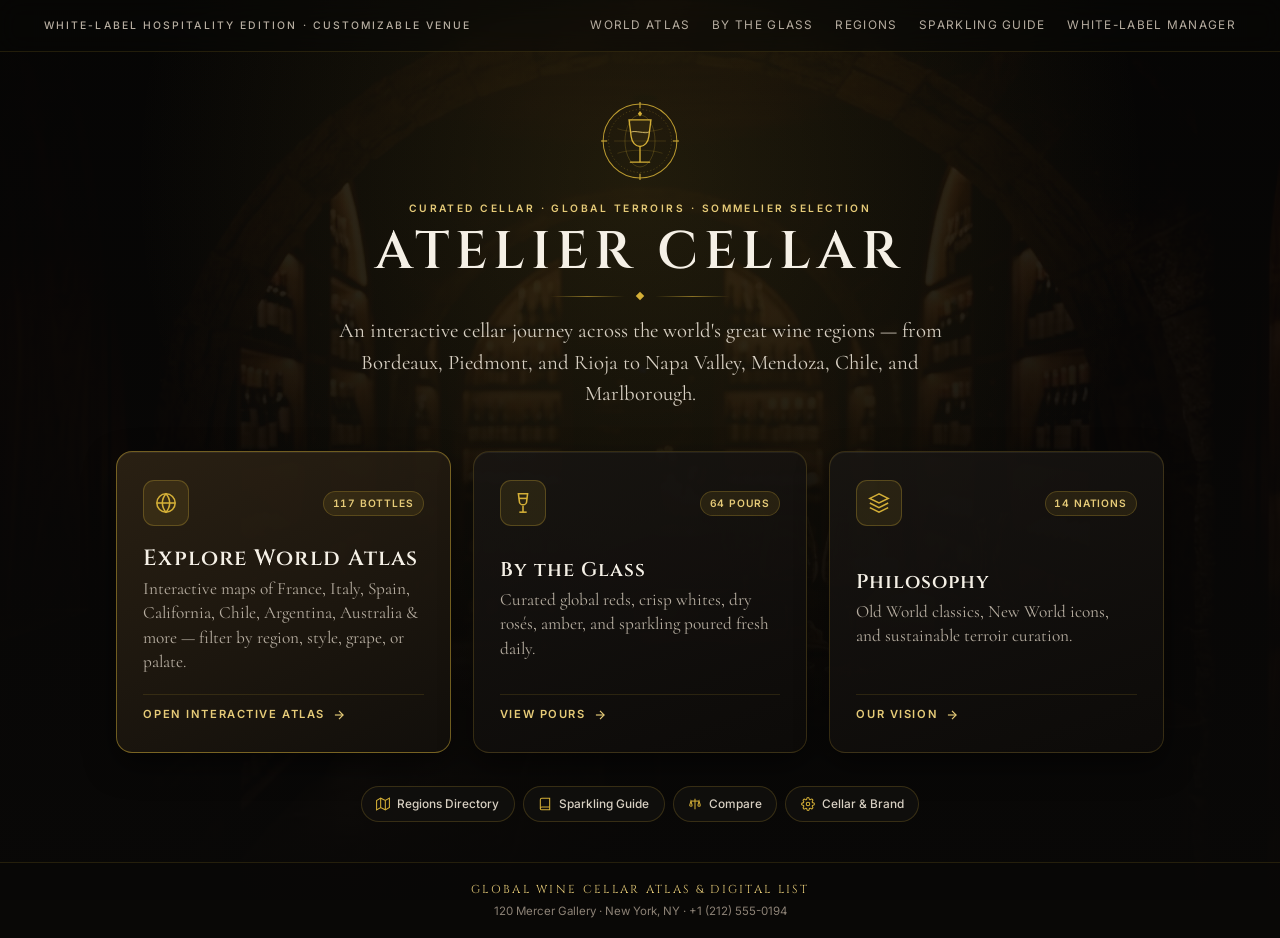
==== commit f668357b: "Mobile-first redesign: smooth Bezier cartography, map focus tabs, luxury design & text hierarchy" ====
--- a/index.html
+++ b/index.html
@@ -6,8 +6,7 @@
     <title>Atelier Cellar — Global Wine Cellar Atlas</title>
     <meta name="description" content="White-label interactive global wine cellar atlas exploring the world's finest wine regions across France, Italy, Spain, California, Chile, Argentina, Australia, and beyond.">
 
-    <!-- PWA Meta Tags -->
-    <meta name="theme-color" content="#0B0A09">
+    <meta name="theme-color" content="#090807">
     <meta name="apple-mobile-web-app-capable" content="yes">
     <meta name="apple-mobile-web-app-status-bar-style" content="black-translucent">
     <meta name="apple-mobile-web-app-title" content="Wine Atlas">
@@ -23,6 +22,7 @@
         .landing-shell {
             position: relative;
             min-height: 100vh;
+            min-height: 100dvh;
             display: flex;
             flex-direction: column;
             isolation: isolate;
@@ -40,8 +40,8 @@
             width: 100%;
             height: 100%;
             object-fit: cover;
-            object-position: center 45%;
-            filter: brightness(0.42) saturate(0.92) contrast(1.06);
+            object-position: center 44%;
+            filter: brightness(0.4) saturate(0.92) contrast(1.06);
             transform: scale(1.03);
         }
 
@@ -50,56 +50,44 @@
             position: absolute;
             inset: 0;
             background:
-                radial-gradient(ellipse at 50% 24%, rgba(212, 175, 55, 0.12) 0%, transparent 56%),
-                linear-gradient(180deg, rgba(11, 10, 9, 0.68) 0%, rgba(11, 10, 9, 0.84) 55%, rgba(11, 10, 9, 0.97) 100%);
-        }
-
+                radial-gradient(ellipse at 50% 20%, rgba(212, 175, 55, 0.13) 0%, transparent 56%),
+                linear-gradient(180deg, rgba(9, 8, 7, 0.65) 0%, rgba(9, 8, 7, 0.85) 56%, rgba(9, 8, 7, 0.98) 100%);
+        }
+
+        /* Mobile-First Top Strip */
         .landing-topbar {
             display: flex;
             align-items: center;
-            justify-content: space-between;
-            padding: 1.1rem clamp(1.25rem, 4vw, 3rem);
+            justify-content: center;
+            padding: 0.78rem 1rem;
             border-bottom: 1px solid rgba(212, 175, 55, 0.14);
-            background: rgba(11, 10, 9, 0.5);
-            backdrop-filter: blur(10px);
-            -webkit-backdrop-filter: blur(10px);
+            background: rgba(9, 8, 7, 0.55);
+            backdrop-filter: blur(12px);
+            -webkit-backdrop-filter: blur(12px);
         }
 
         .topbar-location {
             font-family: var(--atlas-font-ui);
-            font-size: 0.72rem;
-            letter-spacing: 0.18em;
+            font-size: 0.65rem;
+            font-weight: 500;
+            letter-spacing: 0.2em;
             text-transform: uppercase;
             color: var(--atlas-muted);
-        }
-
-        .topbar-links {
-            display: flex;
-            align-items: center;
-            gap: 1.3rem;
-        }
-
-        .topbar-link {
-            font-family: var(--atlas-font-ui);
-            font-size: 0.75rem;
-            letter-spacing: 0.1em;
-            text-transform: uppercase;
-            color: var(--atlas-muted);
-            text-decoration: none;
-            transition: color 0.2s ease;
-        }
-
-        .topbar-link:hover { color: var(--atlas-gold-soft); }
-
+            text-align: center;
+        }
+
+        .topbar-links { display: none; }
+
+        /* Mobile-First Above-the-Fold Hero & Experience Grid */
         .landing-main {
             flex: 1;
             display: flex;
             flex-direction: column;
             align-items: center;
             justify-content: center;
-            padding: clamp(2rem, 5vh, 3.8rem) clamp(1.25rem, 4vw, 2.5rem) 2.5rem;
+            padding: 1.5rem 1rem 2rem;
             width: 100%;
-            max-width: 1140px;
+            max-width: 1120px;
             margin: 0 auto;
         }
 
@@ -108,52 +96,52 @@
             flex-direction: column;
             align-items: center;
             text-align: center;
-            margin-bottom: clamp(1.8rem, 4.2vh, 3rem);
-            animation: atlasReveal 0.75s cubic-bezier(0.22, 1, 0.36, 1) both;
+            margin-bottom: 1.5rem;
+            animation: atlasReveal 0.7s cubic-bezier(0.22, 1, 0.36, 1) both;
         }
 
         .brand-crest {
-            height: clamp(68px, 8vw, 90px);
+            height: 58px;
             width: auto;
-            margin-bottom: 1.2rem;
-            opacity: 0.96;
+            margin-bottom: 0.85rem;
         }
 
         .brand-kicker {
             font-family: var(--atlas-font-ui);
-            font-size: 0.73rem;
-            font-weight: 500;
-            letter-spacing: 0.26em;
+            font-size: 0.64rem;
+            font-weight: 600;
+            letter-spacing: 0.24em;
             text-transform: uppercase;
             color: var(--atlas-gold-soft);
-            margin-bottom: 0.7rem;
+            margin-bottom: 0.45rem;
         }
 
         .brand-heading {
             font-family: var(--atlas-font-display);
-            font-size: clamp(2rem, 4.5vw, 3.35rem);
+            font-size: clamp(1.75rem, 6.2vw, 3.3rem);
             font-weight: 600;
-            letter-spacing: 0.12em;
+            letter-spacing: 0.11em;
             text-transform: uppercase;
             color: var(--atlas-ivory);
-            line-height: 1.12;
+            line-height: 1.1;
         }
 
         .brand-lead {
             font-family: var(--atlas-font-editorial);
-            font-size: clamp(1.12rem, 1.7vw, 1.32rem);
-            color: rgba(245, 240, 230, 0.88);
-            max-width: 650px;
-            line-height: 1.55;
-        }
-
+            font-size: clamp(1.06rem, 2.2vw, 1.3rem);
+            color: var(--atlas-prose);
+            max-width: 610px;
+            line-height: 1.5;
+        }
+
+        /* Mobile-First Grid: Featured Atlas full-width on top, 2 compact cards side-by-side below! */
         .experience-grid {
             display: grid;
-            grid-template-columns: repeat(3, minmax(0, 1fr));
-            gap: 1.35rem;
+            grid-template-columns: repeat(2, minmax(0, 1fr));
+            gap: 0.85rem;
             width: 100%;
-            margin-bottom: 2.1rem;
-            animation: atlasReveal 0.85s 0.1s cubic-bezier(0.22, 1, 0.36, 1) both;
+            margin-bottom: 1.45rem;
+            animation: atlasReveal 0.8s 0.08s cubic-bezier(0.22, 1, 0.36, 1) both;
         }
 
         .experience-card {
@@ -161,41 +149,44 @@
             display: flex;
             flex-direction: column;
             justify-content: space-between;
-            gap: 1.25rem;
-            padding: 1.85rem 1.7rem;
+            gap: 0.85rem;
+            padding: 1.15rem 1.05rem;
             border-radius: 16px;
-            background: linear-gradient(160deg, rgba(26, 23, 20, 0.9) 0%, rgba(15, 13, 11, 0.95) 100%);
-            border: 1px solid rgba(212, 175, 55, 0.22);
-            box-shadow: 0 14px 36px rgba(0, 0, 0, 0.48);
+            background: linear-gradient(160deg, rgba(24, 21, 18, 0.92) 0%, rgba(13, 11, 9, 0.96) 100%);
+            border: 1px solid rgba(212, 175, 55, 0.2);
+            box-shadow: var(--atlas-specular), 0 12px 30px rgba(0, 0, 0, 0.5);
             backdrop-filter: blur(12px);
             -webkit-backdrop-filter: blur(12px);
             text-decoration: none;
             color: var(--atlas-ivory);
-            transition: transform 0.28s cubic-bezier(0.22, 1, 0.36, 1), border-color 0.28s ease, box-shadow 0.28s ease;
+            transition: transform 0.25s cubic-bezier(0.22, 1, 0.36, 1), border-color 0.25s ease, box-shadow 0.25s ease;
         }
 
         .experience-card.is-featured {
-            background: linear-gradient(160deg, rgba(44, 35, 22, 0.92) 0%, rgba(20, 17, 13, 0.96) 100%);
+            grid-column: 1 / -1;
+            padding: 1.4rem 1.3rem;
+            background: linear-gradient(155deg, rgba(44, 34, 20, 0.94) 0%, rgba(18, 15, 11, 0.97) 100%);
             border-color: rgba(212, 175, 55, 0.48);
         }
 
         .experience-card:hover {
-            transform: translateY(-6px);
+            transform: translateY(-4px);
             border-color: var(--atlas-gold);
-            box-shadow: 0 22px 48px rgba(0, 0, 0, 0.62), 0 0 0 1px rgba(212, 175, 55, 0.25);
+            box-shadow: 0 20px 44px rgba(0, 0, 0, 0.62), 0 0 0 1px rgba(212, 175, 55, 0.24);
         }
 
         .card-top {
             display: flex;
-            align-items: flex-start;
+            align-items: center;
             justify-content: space-between;
-            gap: 0.75rem;
+            gap: 0.5rem;
+            flex-wrap: wrap;
         }
 
         .card-icon-box {
-            width: 48px;
-            height: 48px;
-            border-radius: 12px;
+            width: 40px;
+            height: 40px;
+            border-radius: 11px;
             background: rgba(212, 175, 55, 0.1);
             border: 1px solid rgba(212, 175, 55, 0.28);
             color: var(--atlas-gold);
@@ -203,32 +194,25 @@
             align-items: center;
             justify-content: center;
             flex-shrink: 0;
-            transition: background-color 0.25s ease, transform 0.25s ease;
-        }
-
-        .experience-card:hover .card-icon-box {
-            background: rgba(212, 175, 55, 0.2);
-            transform: scale(1.06);
         }
 
         .card-icon-box svg {
-            width: 24px;
-            height: 24px;
+            width: 20px;
+            height: 20px;
             stroke: currentColor;
             fill: none;
-            stroke-width: 1.65;
-            stroke-linecap: round;
-            stroke-linejoin: round;
+            stroke-width: 1.7;
         }
 
         .card-metric {
             font-family: var(--atlas-font-ui);
-            font-size: 0.7rem;
-            font-weight: 500;
+            font-size: 0.64rem;
+            font-weight: 600;
             letter-spacing: 0.08em;
             text-transform: uppercase;
+            font-variant-numeric: tabular-nums;
             color: var(--atlas-gold-soft);
-            padding: 0.3rem 0.65rem;
+            padding: 0.24rem 0.56rem;
             border-radius: 999px;
             background: rgba(212, 175, 55, 0.1);
             border: 1px solid rgba(212, 175, 55, 0.24);
@@ -237,46 +221,47 @@
 
         .card-title {
             font-family: var(--atlas-font-display);
-            font-size: 1.25rem;
+            font-size: clamp(0.96rem, 2.5vw, 1.24rem);
             font-weight: 600;
-            letter-spacing: 0.06em;
+            letter-spacing: 0.05em;
             color: var(--atlas-ivory);
-            margin-bottom: 0.45rem;
-            transition: color 0.2s ease;
-        }
-
-        .experience-card:hover .card-title { color: var(--atlas-gold-soft); }
+            margin-bottom: 0.3rem;
+            line-height: 1.2;
+        }
+
+        .experience-card.is-featured .card-title {
+            font-size: clamp(1.18rem, 3vw, 1.38rem);
+        }
 
         .card-desc {
             font-family: var(--atlas-font-editorial);
-            font-size: 1.06rem;
-            line-height: 1.5;
+            font-size: clamp(0.96rem, 1.8vw, 1.08rem);
+            line-height: 1.42;
             color: var(--atlas-muted);
         }
 
         .card-cta {
             display: inline-flex;
             align-items: center;
-            gap: 0.5rem;
+            gap: 0.45rem;
             font-family: var(--atlas-font-ui);
-            font-size: 0.75rem;
+            font-size: 0.7rem;
             font-weight: 600;
             letter-spacing: 0.14em;
             text-transform: uppercase;
-            color: var(--atlas-gold);
-            padding-top: 0.85rem;
+            color: var(--atlas-gold-soft);
+            padding-top: 0.7rem;
             border-top: 1px solid rgba(212, 175, 55, 0.14);
         }
 
         .card-cta svg {
-            width: 15px;
-            height: 15px;
+            width: 14px;
+            height: 14px;
             stroke: currentColor;
             fill: none;
             stroke-width: 2;
-            transition: transform 0.22s ease;
-        }
-
+            transition: transform 0.2s ease;
+        }
         .experience-card:hover .card-cta svg { transform: translateX(4px); }
 
         .secondary-strip {
@@ -284,31 +269,31 @@
             flex-wrap: wrap;
             align-items: center;
             justify-content: center;
-            gap: 0.75rem;
+            gap: 0.5rem;
             width: 100%;
-            animation: atlasReveal 0.9s 0.2s cubic-bezier(0.22, 1, 0.36, 1) both;
+            animation: atlasReveal 0.85s 0.16s cubic-bezier(0.22, 1, 0.36, 1) both;
         }
 
         .secondary-link {
             display: inline-flex;
             align-items: center;
-            gap: 0.52rem;
-            padding: 0.62rem 1.15rem;
+            gap: 0.45rem;
+            min-height: 36px;
+            padding: 0.46rem 0.9rem;
             border-radius: 999px;
-            background: rgba(20, 18, 16, 0.78);
-            border: 1px solid rgba(212, 175, 55, 0.22);
-            color: var(--atlas-ivory);
+            background: rgba(18, 16, 14, 0.82);
+            border: 1px solid rgba(212, 175, 55, 0.2);
+            color: var(--atlas-prose);
             font-family: var(--atlas-font-ui);
-            font-size: 0.79rem;
+            font-size: 0.74rem;
             font-weight: 500;
-            letter-spacing: 0.04em;
             text-decoration: none;
             transition: all 0.2s ease;
         }
 
         .secondary-link svg {
-            width: 15px;
-            height: 15px;
+            width: 14px;
+            height: 14px;
             stroke: var(--atlas-gold);
             fill: none;
             stroke-width: 1.8;
@@ -318,41 +303,73 @@
             border-color: var(--atlas-gold);
             background: rgba(212, 175, 55, 0.12);
             color: var(--atlas-gold-soft);
-            transform: translateY(-2px);
         }
 
         .landing-footer {
             border-top: 1px solid rgba(212, 175, 55, 0.14);
-            background: rgba(9, 8, 7, 0.88);
-            padding: 1.35rem clamp(1.25rem, 4vw, 3rem);
+            background: rgba(9, 8, 7, 0.9);
+            padding: 1.1rem 1rem calc(1.1rem + env(safe-area-inset-bottom, 0px));
             text-align: center;
         }
 
         .footer-tagline {
             font-family: var(--atlas-font-display);
-            font-size: 0.78rem;
-            letter-spacing: 0.22em;
+            font-size: 0.72rem;
+            letter-spacing: 0.2em;
             text-transform: uppercase;
-            color: var(--atlas-gold);
-            margin-bottom: 0.4rem;
+            color: var(--atlas-gold-soft);
+            margin-bottom: 0.32rem;
         }
 
         .footer-address {
             font-family: var(--atlas-font-ui);
-            font-size: 0.76rem;
-            color: var(--atlas-muted);
-            letter-spacing: 0.04em;
+            font-size: 0.72rem;
+            color: var(--atlas-subtle);
         }
 
         @keyframes atlasReveal {
-            from { opacity: 0; transform: translateY(18px); }
+            from { opacity: 0; transform: translateY(14px); }
             to { opacity: 1; transform: translateY(0); }
         }
 
-        @media (max-width: 900px) {
-            .experience-grid { grid-template-columns: 1fr; max-width: 560px; }
-            .topbar-links { display: none; }
-            .landing-topbar { justify-content: center; }
+        @media (min-width: 900px) {
+            .landing-topbar {
+                justify-content: space-between;
+                padding: 1.05rem 2.75rem;
+            }
+            .topbar-links {
+                display: flex;
+                align-items: center;
+                gap: 1.35rem;
+            }
+            .topbar-link {
+                font-family: var(--atlas-font-ui);
+                font-size: 0.74rem;
+                letter-spacing: 0.11em;
+                text-transform: uppercase;
+                color: var(--atlas-muted);
+                text-decoration: none;
+                transition: color 0.2s ease;
+            }
+            .topbar-link:hover { color: var(--atlas-gold-soft); }
+
+            .landing-main { padding: 3rem 2.25rem 2.5rem; }
+            .brand-crest { height: 82px; margin-bottom: 1.15rem; }
+            .brand-crest-wrap { margin-bottom: 2.6rem; }
+
+            .experience-grid {
+                grid-template-columns: repeat(3, minmax(0, 1fr));
+                gap: 1.35rem;
+                margin-bottom: 2.1rem;
+            }
+            .experience-card,
+            .experience-card.is-featured {
+                grid-column: auto;
+                padding: 1.8rem 1.65rem;
+                gap: 1.2rem;
+            }
+            .card-icon-box { width: 46px; height: 46px; }
+            .card-icon-box svg { width: 22px; height: 22px; }
         }
     </style>
 </head>
@@ -388,23 +405,21 @@
             </section>
 
             <section class="experience-grid" aria-label="Primary cellar experiences">
-                <!-- 1. World Wine Atlas -->
+                <!-- 1. Featured Primary CTA (Full-width above the fold on mobile!) -->
                 <a href="./wine-map.html" class="experience-card is-featured">
-                    <div>
-                        <div class="card-top">
-                            <div class="card-icon-box" aria-hidden="true">
-                                <svg viewBox="0 0 24 24">
-                                    <circle cx="12" cy="12" r="10"></circle>
-                                    <line x1="2" y1="12" x2="22" y2="12"></line>
-                                    <path d="M12 2a15.3 15.3 0 0 1 4 10 15.3 15.3 0 0 1-4 10 15.3 15.3 0 0 1-4-10 15.3 15.3 0 0 1 4-10z"></path>
-                                </svg>
-                            </div>
-                            <span class="card-metric" id="metricCellarCount">Global Cellar</span>
+                    <div class="card-top">
+                        <div class="card-icon-box" aria-hidden="true">
+                            <svg viewBox="0 0 24 24">
+                                <circle cx="12" cy="12" r="10"></circle>
+                                <line x1="2" y1="12" x2="22" y2="12"></line>
+                                <path d="M12 2a15.3 15.3 0 0 1 4 10 15.3 15.3 0 0 1-4 10 15.3 15.3 0 0 1-4-10 15.3 15.3 0 0 1 4-10z"></path>
+                            </svg>
                         </div>
+                        <span class="card-metric" id="metricCellarCount">Global Cellar</span>
                     </div>
                     <div>
                         <h2 class="card-title">Explore World Atlas</h2>
-                        <p class="card-desc">Navigate interactive maps of France, Italy, Spain, California, Chile, Argentina, Australia &amp; more by region, style, varietal, or palate.</p>
+                        <p class="card-desc">Interactive maps of France, Italy, Spain, California, Chile, Argentina, Australia &amp; more — filter by region, style, grape, or palate.</p>
                     </div>
                     <span class="card-cta">
                         Open Interactive Atlas
@@ -414,49 +429,45 @@
 
                 <!-- 2. Wine by the Glass -->
                 <a href="./WineByTheGlass.html" class="experience-card">
-                    <div>
-                        <div class="card-top">
-                            <div class="card-icon-box" aria-hidden="true">
-                                <svg viewBox="0 0 24 24">
-                                    <path d="M8 22h8"></path>
-                                    <path d="M12 15v7"></path>
-                                    <path d="M7 2h10l-1 8a4 4 0 0 1-8 0L7 2z"></path>
-                                    <path d="M7.5 7h9"></path>
-                                </svg>
-                            </div>
-                            <span class="card-metric" id="metricGlassCount">Daily Pours</span>
+                    <div class="card-top">
+                        <div class="card-icon-box" aria-hidden="true">
+                            <svg viewBox="0 0 24 24">
+                                <path d="M8 22h8"></path>
+                                <path d="M12 15v7"></path>
+                                <path d="M7 2h10l-1 8a4 4 0 0 1-8 0L7 2z"></path>
+                                <path d="M7.5 7h9"></path>
+                            </svg>
                         </div>
+                        <span class="card-metric" id="metricGlassCount">Daily Pours</span>
                     </div>
                     <div>
-                        <h2 class="card-title">Wine by the Glass</h2>
-                        <p class="card-desc">Discover today's curated global reds, crisp whites, dry rosés, skin-contact amber, sparkling, and zero-proof pours.</p>
+                        <h2 class="card-title">By the Glass</h2>
+                        <p class="card-desc">Curated global reds, crisp whites, dry rosés, amber, and sparkling poured fresh daily.</p>
                     </div>
                     <span class="card-cta">
-                        View Today's Pours
+                        View Pours
                         <svg viewBox="0 0 24 24" aria-hidden="true"><line x1="5" y1="12" x2="19" y2="12"></line><polyline points="12 5 19 12 12 19"></polyline></svg>
                     </span>
                 </a>
 
                 <!-- 3. Cellar Philosophy -->
                 <a href="./OurStory.html" class="experience-card">
-                    <div>
-                        <div class="card-top">
-                            <div class="card-icon-box" aria-hidden="true">
-                                <svg viewBox="0 0 24 24">
-                                    <path d="M12 2L2 7l10 5 10-5-10-5z"></path>
-                                    <path d="M2 17l10 5 10-5"></path>
-                                    <path d="M2 12l10 5 10-5"></path>
-                                </svg>
-                            </div>
-                            <span class="card-metric" id="metricCountryCount">14 Nations</span>
+                    <div class="card-top">
+                        <div class="card-icon-box" aria-hidden="true">
+                            <svg viewBox="0 0 24 24">
+                                <path d="M12 2L2 7l10 5 10-5-10-5z"></path>
+                                <path d="M2 17l10 5 10-5"></path>
+                                <path d="M2 12l10 5 10-5"></path>
+                            </svg>
                         </div>
+                        <span class="card-metric" id="metricCountryCount">14 Nations</span>
                     </div>
                     <div>
-                        <h2 class="card-title">Cellar Philosophy</h2>
-                        <p class="card-desc">Our approach to Old World classics, New World icons, sustainable estates, and effortless white-label hospitality curation.</p>
+                        <h2 class="card-title">Philosophy</h2>
+                        <p class="card-desc">Old World classics, New World icons, and sustainable terroir curation.</p>
                     </div>
                     <span class="card-cta">
-                        Explore Our Vision
+                        Our Vision
                         <svg viewBox="0 0 24 24" aria-hidden="true"><line x1="5" y1="12" x2="19" y2="12"></line><polyline points="12 5 19 12 12 19"></polyline></svg>
                     </span>
                 </a>
@@ -465,19 +476,19 @@
             <nav class="secondary-strip" aria-label="Sommelier tools and guides">
                 <a href="./regions.html" class="secondary-link">
                     <svg viewBox="0 0 24 24" aria-hidden="true"><polygon points="1 6 1 22 8 18 16 22 23 18 23 2 16 6 8 2 1 6"></polygon><line x1="8" y1="2" x2="8" y2="18"></line><line x1="16" y1="6" x2="16" y2="22"></line></svg>
-                    World Regions Directory
+                    Regions Directory
                 </a>
                 <a href="./SparklingWineDoc.html" class="secondary-link">
                     <svg viewBox="0 0 24 24" aria-hidden="true"><path d="M4 19.5A2.5 2.5 0 0 1 6.5 17H20"></path><path d="M6.5 2H20v20H6.5A2.5 2.5 0 0 1 4 19.5v-15A2.5 2.5 0 0 1 6.5 2z"></path></svg>
-                    Sparkling Wine Guide
+                    Sparkling Guide
                 </a>
                 <a href="./wine-comparison.html" class="secondary-link">
                     <svg viewBox="0 0 24 24" aria-hidden="true"><line x1="12" y1="3" x2="12" y2="21"></line><path d="M5 7h14"></path><path d="M3 14l2-7 2 7a2 2 0 0 1-4 0z"></path><path d="M17 14l2-7 2 7a2 2 0 0 1-4 0z"></path></svg>
-                    Compare Wines
+                    Compare
                 </a>
                 <a href="./cellar-manager.html" class="secondary-link">
                     <svg viewBox="0 0 24 24" aria-hidden="true"><circle cx="12" cy="12" r="3"></circle><path d="M19.4 15a1.65 1.65 0 0 0 .33 1.82l.06.06a2 2 0 0 1-2.83 2.83l-.06-.06a1.65 1.65 0 0 0-1.82-.33 1.65 1.65 0 0 0-1 1.51V21a2 2 0 0 1-4 0v-.09A1.65 1.65 0 0 0 9 19.4a1.65 1.65 0 0 0-1.82.33l-.06.06a2 2 0 0 1-2.83-2.83l.06-.06a1.65 1.65 0 0 0 .33-1.82 1.65 1.65 0 0 0-1.51-1H3a2 2 0 0 1 0-4h.09A1.65 1.65 0 0 0 4.6 9a1.65 1.65 0 0 0-.33-1.82l-.06-.06a2 2 0 0 1 2.83-2.83l.06.06a1.65 1.65 0 0 0 1.82.33H9a1.65 1.65 0 0 0 1-1.51V3a2 2 0 0 1 4 0v.09a1.65 1.65 0 0 0 1 1.51 1.65 1.65 0 0 0 1.82-.33l.06-.06a2 2 0 0 1 2.83 2.83l-.06.06a1.65 1.65 0 0 0-.33 1.82V9a1.65 1.65 0 0 0 1.51 1H21a2 2 0 0 1 0 4h-.09a1.65 1.65 0 0 0-1.51 1z"></path></svg>
-                    Cellar &amp; Brand Manager
+                    Cellar &amp; Brand
                 </a>
             </nav>
         </main>
@@ -501,9 +512,9 @@
             const glassEl = document.getElementById('metricGlassCount');
             const countryEl = document.getElementById('metricCountryCount');
 
-            if (cellarEl && wines.length) cellarEl.textContent = `${wines.length} Selections`;
-            if (glassEl && glassWines.length) glassEl.textContent = `${glassWines.length} By the Glass`;
-            if (countryEl && countries.size) countryEl.textContent = `${countries.size} Countries`;
+            if (cellarEl && wines.length) cellarEl.textContent = `${wines.length} Bottles`;
+            if (glassEl && glassWines.length) glassEl.textContent = `${glassWines.length} Pours`;
+            if (countryEl && countries.size) countryEl.textContent = `${countries.size} Nations`;
 
             if ('serviceWorker' in navigator) {
                 window.addEventListener('load', () => {
--- a/css/atlas.css
+++ b/css/atlas.css
@@ -1,38 +1,60 @@
 /**
- * Global Wine Cellar Atlas — Luxury Editorial Hospitality Design System
- * White-label responsive styles powered by --atlas-* CSS custom properties.
- * Aesthetic: Warm Obsidian, Antique Gold, Burgundy, Parchment Ivory.
+ * Global Wine Cellar Atlas — Mobile-First Luxury Editorial Design System
+ * White-label responsive architecture powered by --atlas-* CSS tokens.
+ * Typography Hierarchy:
+ *   1. Eyebrow / Overline  : Inter 0.66rem uppercase +0.20em tracking (gold-soft)
+ *   2. Display H1          : Cinzel fluid 1.65rem–3.15rem +0.09em tracking (ivory)
+ *   3. Section H2          : Cinzel fluid 1.12rem–1.48rem +0.07em tracking (ivory)
+ *   4. Wine / Card Title   : Cormorant 1.24rem–1.42rem semibold (ivory, high legibility)
+ *   5. Editorial Prose     : Cormorant 1.04rem–1.20rem line-height 1.58 (warm parchment)
+ *   6. UI Meta & Prices    : Inter 0.74rem–0.92rem tabular-nums (3 contrast tiers)
  */
 
 :root {
-    --atlas-bg: #0B0A09;
-    --atlas-surface: #141210;
-    --atlas-surface-elevated: #1C1916;
-    --atlas-surface-hover: #25211C;
+    /* Surfaces — 3-tier warm obsidian depth */
+    --atlas-bg: #090807;
+    --atlas-surface: #13110F;
+    --atlas-surface-elevated: #1B1814;
+    --atlas-surface-hover: #24201B;
+
+    /* Luxury Accents */
     --atlas-gold: #D4AF37;
-    --atlas-gold-soft: #E6CB78;
-    --atlas-gold-deep: #A88424;
+    --atlas-gold-soft: #E8CF82;
+    --atlas-gold-deep: #A68222;
     --atlas-burgundy: #7A2331;
-    --atlas-ivory: #F5F0E6;
-    --atlas-muted: #B6ADA0;
+
+    /* Optical Contrast Text Tiers (WCAG AA+ on obsidian) */
+    --atlas-ivory: #F7F2E8;
+    --atlas-prose: #D8D0C3;
+    --atlas-muted: #B8AFA1;
     --atlas-subtle: #8C8275;
-    --atlas-border: rgba(212, 175, 55, 0.22);
-    --atlas-border-strong: rgba(212, 175, 55, 0.48);
-    --atlas-shadow-sm: 0 4px 16px rgba(0, 0, 0, 0.38);
-    --atlas-shadow-md: 0 14px 36px rgba(0, 0, 0, 0.52);
-    --atlas-shadow-lg: 0 24px 56px rgba(0, 0, 0, 0.68);
+
+    /* Hairline Borders & Inner Specular Highlights */
+    --atlas-border: rgba(212, 175, 55, 0.18);
+    --atlas-border-strong: rgba(212, 175, 55, 0.46);
+    --atlas-specular: inset 0 1px 0 rgba(255, 246, 224, 0.06);
+
+    /* Elevation Shadows */
+    --atlas-shadow-sm: 0 6px 18px rgba(0, 0, 0, 0.42);
+    --atlas-shadow-md: 0 14px 36px rgba(0, 0, 0, 0.56);
+    --atlas-shadow-lg: 0 24px 60px rgba(0, 0, 0, 0.72);
+
+    /* Typography */
     --atlas-font-display: 'Cinzel', 'Palatino Linotype', 'Book Antiqua', Georgia, serif;
     --atlas-font-editorial: 'Cormorant', Garamond, Georgia, serif;
     --atlas-font-ui: 'Inter', -apple-system, BlinkMacSystemFont, 'Segoe UI', Roboto, sans-serif;
-    --atlas-radius-sm: 8px;
+
+    /* Radii */
+    --atlas-radius-sm: 10px;
     --atlas-radius-md: 14px;
-    --atlas-radius-lg: 18px;
+    --atlas-radius-lg: 20px;
 }
 
 *, *::before, *::after {
     box-sizing: border-box;
     margin: 0;
     padding: 0;
+    -webkit-tap-highlight-color: transparent;
 }
 
 html, body {
@@ -40,13 +62,14 @@
     background-color: var(--atlas-bg);
     color: var(--atlas-ivory);
     font-family: var(--atlas-font-editorial);
+    line-height: 1.5;
     -webkit-font-smoothing: antialiased;
     -moz-osx-font-smoothing: grayscale;
     overflow-x: hidden;
 }
 
 ::selection {
-    background: rgba(212, 175, 55, 0.28);
+    background: rgba(212, 175, 55, 0.3);
     color: var(--atlas-ivory);
 }
 
@@ -74,46 +97,46 @@
 }
 
 /* ==========================================================================
-   Shared Top Navigation Bar
+   Shared Mobile-First Sticky Top Navigation (56px mobile -> 66px desktop)
    ========================================================================== */
 .atlas-topbar {
     position: sticky;
     top: 0;
-    z-index: 200;
+    z-index: 220;
     display: flex;
     align-items: center;
     justify-content: space-between;
-    gap: 1rem;
-    padding: 0.7rem clamp(1rem, 3vw, 1.85rem);
-    min-height: 66px;
-    background: linear-gradient(180deg, rgba(16, 14, 12, 0.98) 0%, rgba(11, 10, 9, 0.94) 100%);
-    backdrop-filter: blur(14px);
-    -webkit-backdrop-filter: blur(14px);
+    gap: 0.65rem;
+    padding: 0.48rem 0.85rem;
+    min-height: 56px;
+    background: rgba(12, 11, 9, 0.94);
+    backdrop-filter: blur(16px);
+    -webkit-backdrop-filter: blur(16px);
     border-bottom: 1px solid var(--atlas-border);
-    box-shadow: 0 4px 24px rgba(0, 0, 0, 0.45);
+    box-shadow: 0 4px 20px rgba(0, 0, 0, 0.45);
 }
 
 .atlas-brand-link {
     display: flex;
     align-items: center;
-    gap: 0.85rem;
+    gap: 0.65rem;
     text-decoration: none;
     color: var(--atlas-ivory);
     min-width: 0;
 }
 
 .atlas-crest-badge {
-    width: 44px;
-    height: 44px;
+    width: 36px;
+    height: 36px;
     border-radius: 50%;
     border: 1px solid var(--atlas-border);
     background: rgba(212, 175, 55, 0.06);
-    padding: 5px;
+    padding: 4px;
     display: flex;
     align-items: center;
     justify-content: center;
     flex-shrink: 0;
-    transition: border-color 0.25s ease, transform 0.25s ease;
+    transition: border-color 0.22s ease, transform 0.22s ease;
 }
 
 .atlas-brand-link:hover .atlas-crest-badge {
@@ -135,11 +158,11 @@
 
 .atlas-brand-name {
     font-family: var(--atlas-font-display);
-    font-size: clamp(0.95rem, 1.5vw, 1.18rem);
-    font-weight: 600;
-    letter-spacing: 0.12em;
+    font-size: 0.92rem;
+    font-weight: 600;
+    letter-spacing: 0.11em;
     text-transform: uppercase;
-    color: var(--atlas-gold);
+    color: var(--atlas-gold-soft);
     line-height: 1.15;
     white-space: nowrap;
     overflow: hidden;
@@ -148,36 +171,58 @@
 
 .atlas-brand-sub {
     font-family: var(--atlas-font-ui);
-    font-size: 0.7rem;
+    font-size: 0.62rem;
+    font-weight: 500;
     letter-spacing: 0.16em;
     text-transform: uppercase;
-    color: var(--atlas-muted);
-    margin-top: 2px;
+    color: var(--atlas-subtle);
+    margin-top: 1px;
     white-space: nowrap;
     overflow: hidden;
     text-overflow: ellipsis;
 }
 
+.atlas-topbar-actions {
+    display: flex;
+    align-items: center;
+    gap: 0.45rem;
+}
+
+/* Mobile-first hidden nav drawer, revealed cleanly on click or desktop */
 .atlas-nav-links {
-    display: flex;
-    align-items: center;
-    gap: 0.45rem;
+    display: none;
+}
+
+.atlas-nav-links.is-mobile-open {
+    display: flex;
+    position: fixed;
+    top: 56px;
+    left: 0;
+    right: 0;
+    background: rgba(14, 12, 10, 0.98);
+    backdrop-filter: blur(18px);
+    -webkit-backdrop-filter: blur(18px);
+    border-bottom: 1px solid var(--atlas-border-strong);
+    padding: 0.9rem 1rem 1.1rem;
     flex-wrap: wrap;
+    gap: 0.5rem;
+    z-index: 250;
+    box-shadow: var(--atlas-shadow-lg);
 }
 
 .atlas-nav-pill {
     display: inline-flex;
     align-items: center;
-    gap: 0.42rem;
-    padding: 0.48rem 0.9rem;
+    gap: 0.4rem;
+    padding: 0.46rem 0.85rem;
     border-radius: 999px;
     background: rgba(212, 175, 55, 0.06);
     border: 1px solid rgba(212, 175, 55, 0.2);
-    color: var(--atlas-ivory);
-    font-family: var(--atlas-font-ui);
-    font-size: 0.76rem;
+    color: var(--atlas-prose);
+    font-family: var(--atlas-font-ui);
+    font-size: 0.74rem;
     font-weight: 500;
-    letter-spacing: 0.05em;
+    letter-spacing: 0.04em;
     text-decoration: none;
     cursor: pointer;
     transition: all 0.2s ease;
@@ -186,12 +231,13 @@
 
 .atlas-nav-pill:hover,
 .atlas-nav-pill.is-active {
-    background: rgba(212, 175, 55, 0.18);
+    background: rgba(212, 175, 55, 0.16);
     border-color: var(--atlas-gold);
     color: var(--atlas-gold-soft);
 }
 
-.atlas-nav-pill .compare-badge {
+.compare-badge,
+.filter-count-badge {
     display: inline-flex;
     align-items: center;
     justify-content: center;
@@ -200,35 +246,47 @@
     padding: 0 5px;
     border-radius: 999px;
     background: var(--atlas-gold);
-    color: #0B0A09;
-    font-size: 0.68rem;
+    color: #090807;
+    font-family: var(--atlas-font-ui);
+    font-size: 0.66rem;
     font-weight: 700;
-}
-
-/* Mobile Nav Toggle Button */
+    font-variant-numeric: tabular-nums;
+}
+
+.atlas-icon-btn,
 .atlas-mobile-menu-btn {
-    display: none;
+    display: inline-flex;
     align-items: center;
     justify-content: center;
     width: 40px;
     height: 40px;
-    border-radius: 10px;
+    border-radius: 11px;
     border: 1px solid var(--atlas-border);
-    background: rgba(212, 175, 55, 0.08);
-    color: var(--atlas-gold);
+    background: rgba(212, 175, 55, 0.07);
+    color: var(--atlas-gold-soft);
     cursor: pointer;
+    transition: all 0.18s ease;
+    flex-shrink: 0;
+}
+
+.atlas-icon-btn:hover,
+.atlas-icon-btn.is-active,
+.atlas-mobile-menu-btn:hover {
+    border-color: var(--atlas-gold);
+    background: rgba(212, 175, 55, 0.18);
+    color: var(--atlas-ivory);
 }
 
 /* ==========================================================================
-   Shared Gold Divider & Buttons
+   Shared Ornaments, Buttons, Badges
    ========================================================================== */
 .gold-divider {
     display: flex;
     align-items: center;
     justify-content: center;
-    gap: 0.85rem;
-    width: 210px;
-    margin: 0.9rem auto 1.15rem;
+    gap: 0.75rem;
+    width: 180px;
+    margin: 0.75rem auto 1rem;
 }
 
 .gold-divider::before,
@@ -236,7 +294,7 @@
     content: '';
     flex: 1;
     height: 1px;
-    background: linear-gradient(90deg, transparent, rgba(212, 175, 55, 0.65), transparent);
+    background: linear-gradient(90deg, transparent, rgba(212, 175, 55, 0.6), transparent);
 }
 
 .gold-diamond {
@@ -251,19 +309,29 @@
     display: inline-flex;
     align-items: center;
     justify-content: center;
-    gap: 0.5rem;
-    padding: 0.6rem 1.15rem;
-    border-radius: 10px;
+    gap: 0.45rem;
+    min-height: 40px;
+    padding: 0.52rem 1rem;
+    border-radius: 11px;
     border: 1px solid var(--atlas-border);
-    background: rgba(24, 21, 18, 0.85);
-    color: var(--atlas-ivory);
-    font-family: var(--atlas-font-ui);
-    font-size: 0.8rem;
+    background: var(--atlas-surface-elevated);
+    box-shadow: var(--atlas-specular);
+    color: var(--atlas-ivory);
+    font-family: var(--atlas-font-ui);
+    font-size: 0.78rem;
     font-weight: 500;
-    letter-spacing: 0.04em;
+    letter-spacing: 0.03em;
     cursor: pointer;
     text-decoration: none;
-    transition: all 0.22s ease;
+    transition: all 0.2s ease;
+    white-space: nowrap;
+}
+
+.atlas-btn--sm {
+    min-height: 32px;
+    padding: 0.3rem 0.72rem;
+    font-size: 0.72rem;
+    border-radius: 999px;
 }
 
 .atlas-btn:hover {
@@ -273,80 +341,78 @@
 }
 
 .atlas-btn--primary {
-    background: linear-gradient(135deg, var(--atlas-gold) 0%, var(--atlas-gold-deep) 100%);
-    color: #0B0A09;
+    background: linear-gradient(135deg, var(--atlas-gold-soft) 0%, var(--atlas-gold) 52%, var(--atlas-gold-deep) 100%);
+    color: #090807;
     border-color: var(--atlas-gold-soft);
     font-weight: 600;
+    box-shadow: 0 6px 20px rgba(212, 175, 55, 0.22);
 }
 
 .atlas-btn--primary:hover {
-    background: linear-gradient(135deg, var(--atlas-gold-soft) 0%, var(--atlas-gold) 100%);
-    color: #0B0A09;
+    filter: brightness(1.06);
+    color: #090807;
     transform: translateY(-1px);
-    box-shadow: 0 6px 20px rgba(212, 175, 55, 0.3);
-}
-
-/* ==========================================================================
-   Style Color Dots & Badges
-   ========================================================================== */
+    box-shadow: 0 10px 24px rgba(212, 175, 55, 0.32);
+}
+
+/* Style Dots & Wine Badges */
 .style-dot {
-    width: 9px;
-    height: 9px;
+    width: 8px;
+    height: 8px;
     border-radius: 50%;
     display: inline-block;
     flex-shrink: 0;
 }
 .style-dot--ALL           { background: var(--atlas-gold); }
-.style-dot--RED           { background: #A82E42; }
-.style-dot--WHITE         { background: #DFCA74; }
-.style-dot--ROSE          { background: #D48A95; }
-.style-dot--ORANGE        { background: #D8873E; }
-.style-dot--SPARKLING     { background: #F0D988; box-shadow: 0 0 6px rgba(240, 217, 136, 0.6); }
-.style-dot--DESSERT       { background: #C48A34; }
-.style-dot--NON-ALCOHOLIC { background: #6CA57B; }
+.style-dot--RED           { background: #B53348; }
+.style-dot--WHITE         { background: #E3CE78; }
+.style-dot--ROSE          { background: #DA8F9B; }
+.style-dot--ORANGE        { background: #DF8D42; }
+.style-dot--SPARKLING     { background: #F5DF90; box-shadow: 0 0 6px rgba(245, 223, 144, 0.65); }
+.style-dot--DESSERT       { background: #CA8E38; }
+.style-dot--NON-ALCOHOLIC { background: #6FA97E; }
 
 .wine-style-badge {
     display: inline-flex;
     align-items: center;
-    gap: 0.35rem;
-    padding: 0.2rem 0.6rem;
+    gap: 0.32rem;
+    padding: 0.2rem 0.56rem;
     border-radius: 999px;
     font-family: var(--atlas-font-ui);
-    font-size: 0.68rem;
+    font-size: 0.64rem;
+    font-weight: 600;
+    letter-spacing: 0.09em;
+    text-transform: uppercase;
+    border: 1px solid rgba(212, 175, 55, 0.26);
+    background: rgba(212, 175, 55, 0.1);
+    color: var(--atlas-gold-soft);
+}
+
+.wine-style-badge--RED           { background: rgba(139, 38, 53, 0.32); border-color: rgba(209, 86, 102, 0.45); color: #F7C5CC; }
+.wine-style-badge--WHITE         { background: rgba(197, 169, 82, 0.18); border-color: rgba(229, 206, 123, 0.4); color: #F7EAB4; }
+.wine-style-badge--ROSE          { background: rgba(183, 110, 121, 0.22); border-color: rgba(219, 160, 169, 0.42); color: #FAD4DA; }
+.wine-style-badge--ORANGE        { background: rgba(200, 125, 59, 0.22); border-color: rgba(228, 159, 94, 0.46); color: #FAD3AC; }
+.wine-style-badge--SPARKLING     { background: rgba(212, 175, 55, 0.2); border-color: rgba(242, 217, 132, 0.5); color: #FCF2CE; }
+.wine-style-badge--DESSERT       { background: rgba(176, 119, 38, 0.24); border-color: rgba(220, 168, 86, 0.46); color: #FADDAE; }
+.wine-style-badge--NON-ALCOHOLIC { background: rgba(91, 140, 103, 0.22); border-color: rgba(131, 184, 144, 0.46); color: #C9EBD1; }
+
+.organic-badge {
+    display: inline-flex;
+    align-items: center;
+    padding: 0.2rem 0.52rem;
+    border-radius: 999px;
+    font-family: var(--atlas-font-ui);
+    font-size: 0.62rem;
     font-weight: 600;
     letter-spacing: 0.08em;
     text-transform: uppercase;
-    border: 1px solid rgba(212, 175, 55, 0.28);
-    background: rgba(212, 175, 55, 0.1);
-    color: var(--atlas-gold-soft);
-}
-
-.wine-style-badge--RED           { background: rgba(139, 38, 53, 0.35); border-color: rgba(201, 75, 92, 0.5); color: #F4BCC4; }
-.wine-style-badge--WHITE         { background: rgba(197, 169, 82, 0.2); border-color: rgba(229, 206, 123, 0.45); color: #F5E6AA; }
-.wine-style-badge--ROSE          { background: rgba(183, 110, 121, 0.25); border-color: rgba(219, 160, 169, 0.45); color: #F6CDD3; }
-.wine-style-badge--ORANGE        { background: rgba(200, 125, 59, 0.25); border-color: rgba(228, 159, 94, 0.5); color: #F7CCA2; }
-.wine-style-badge--SPARKLING     { background: rgba(212, 175, 55, 0.22); border-color: rgba(242, 217, 132, 0.55); color: #FAF0C6; }
-.wine-style-badge--DESSERT       { background: rgba(176, 119, 38, 0.28); border-color: rgba(220, 168, 86, 0.5); color: #F7D8A4; }
-.wine-style-badge--NON-ALCOHOLIC { background: rgba(91, 140, 103, 0.25); border-color: rgba(131, 184, 144, 0.5); color: #C2E5CA; }
-
-.organic-badge {
-    display: inline-flex;
-    align-items: center;
-    gap: 0.25rem;
-    padding: 0.18rem 0.55rem;
-    border-radius: 999px;
-    font-family: var(--atlas-font-ui);
-    font-size: 0.66rem;
-    font-weight: 600;
-    letter-spacing: 0.06em;
-    text-transform: uppercase;
-    background: rgba(74, 134, 88, 0.22);
-    border: 1px solid rgba(122, 186, 136, 0.42);
-    color: #B4E2BE;
+    background: rgba(74, 134, 88, 0.2);
+    border: 1px solid rgba(122, 186, 136, 0.4);
+    color: #BCE8C6;
 }
 
 /* ==========================================================================
-   Atlas Interactive Workspace Layout (wine-map.html)
+   Mobile-First Interactive Atlas Shell (wine-map.html)
    ========================================================================== */
 .atlas-app-shell {
     display: flex;
@@ -354,7 +420,7 @@
     height: 100vh;
     height: 100dvh;
     overflow: hidden;
-    background: radial-gradient(ellipse at 50% 0%, #191511 0%, var(--atlas-bg) 62%);
+    background: radial-gradient(ellipse at 50% 0%, #17130F 0%, var(--atlas-bg) 60%);
 }
 
 .atlas-workspace {
@@ -365,38 +431,28 @@
     position: relative;
 }
 
-/* Desktop Left Sidebar (Wine Categories & Sommelier Filter Sidebar) */
+/* Desktop Sidebar hidden by default (mobile-first), shown >= 1024px */
 .atlas-sidebar {
-    width: 268px;
-    flex-shrink: 0;
-    background: linear-gradient(180deg, rgba(18, 16, 14, 0.98) 0%, rgba(12, 11, 9, 0.98) 100%);
-    border-right: 1px solid var(--atlas-border);
+    display: none;
+}
+
+.sidebar-section-heading {
+    font-family: var(--atlas-font-ui);
+    font-size: 0.66rem;
+    font-weight: 600;
+    letter-spacing: 0.2em;
+    text-transform: uppercase;
+    color: var(--atlas-gold-soft);
+    margin-bottom: 0.5rem;
+    display: flex;
+    align-items: center;
+    justify-content: space-between;
+}
+
+.style-cards-list {
     display: flex;
     flex-direction: column;
-    overflow-y: auto;
-    padding: 1rem 0.9rem 1.25rem;
-    gap: 1.05rem;
-    scrollbar-width: thin;
-    scrollbar-color: rgba(212, 175, 55, 0.35) transparent;
-}
-
-.sidebar-section-heading {
-    font-family: var(--atlas-font-ui);
-    font-size: 0.68rem;
-    font-weight: 600;
-    letter-spacing: 0.18em;
-    text-transform: uppercase;
-    color: var(--atlas-gold-soft);
-    margin-bottom: 0.5rem;
-    display: flex;
-    align-items: center;
-    justify-content: space-between;
-}
-
-.style-cards-list {
-    display: flex;
-    flex-direction: column;
-    gap: 0.45rem;
+    gap: 0.42rem;
 }
 
 .style-card-btn {
@@ -404,11 +460,11 @@
     display: flex;
     align-items: center;
     justify-content: space-between;
-    gap: 0.65rem;
-    padding: 0.65rem 0.8rem;
-    border-radius: 11px;
-    background: rgba(24, 21, 18, 0.72);
-    border: 1px solid rgba(212, 175, 55, 0.14);
+    gap: 0.6rem;
+    padding: 0.62rem 0.78rem;
+    border-radius: 12px;
+    background: rgba(24, 21, 18, 0.75);
+    border: 1px solid rgba(212, 175, 55, 0.13);
     color: var(--atlas-ivory);
     cursor: pointer;
     text-align: left;
@@ -416,15 +472,14 @@
 }
 
 .style-card-btn:hover {
-    background: rgba(212, 175, 55, 0.1);
-    border-color: rgba(212, 175, 55, 0.42);
-    transform: translateX(2px);
+    background: rgba(212, 175, 55, 0.09);
+    border-color: rgba(212, 175, 55, 0.38);
 }
 
 .style-card-btn.is-active {
-    background: linear-gradient(135deg, rgba(212, 175, 55, 0.2) 0%, rgba(122, 35, 49, 0.16) 100%);
+    background: linear-gradient(135deg, rgba(212, 175, 55, 0.18) 0%, rgba(122, 35, 49, 0.15) 100%);
     border-color: var(--atlas-gold);
-    box-shadow: 0 4px 16px rgba(0, 0, 0, 0.35);
+    box-shadow: var(--atlas-specular), 0 4px 14px rgba(0, 0, 0, 0.35);
 }
 
 .style-card-left {
@@ -435,28 +490,29 @@
 }
 
 .style-card-name {
-    font-family: var(--atlas-font-display);
-    font-size: 0.84rem;
-    font-weight: 600;
-    letter-spacing: 0.05em;
+    font-family: var(--atlas-font-ui);
+    font-size: 0.8rem;
+    font-weight: 600;
+    letter-spacing: 0.02em;
     color: var(--atlas-ivory);
 }
 
 .style-card-sub {
     font-family: var(--atlas-font-ui);
     font-size: 0.68rem;
-    color: var(--atlas-muted);
+    color: var(--atlas-subtle);
     margin-top: 1px;
 }
 
 .style-card-count {
     font-family: var(--atlas-font-ui);
-    font-size: 0.72rem;
-    font-weight: 600;
+    font-size: 0.7rem;
+    font-weight: 600;
+    font-variant-numeric: tabular-nums;
     color: var(--atlas-gold-soft);
     background: rgba(212, 175, 55, 0.1);
     border: 1px solid rgba(212, 175, 55, 0.2);
-    padding: 0.18rem 0.5rem;
+    padding: 0.16rem 0.5rem;
     border-radius: 999px;
     flex-shrink: 0;
 }
@@ -470,17 +526,19 @@
 .filter-chip {
     display: inline-flex;
     align-items: center;
-    gap: 0.35rem;
-    padding: 0.42rem 0.72rem;
+    gap: 0.36rem;
+    min-height: 34px;
+    padding: 0.38rem 0.76rem;
     border-radius: 999px;
-    border: 1px solid rgba(212, 175, 55, 0.22);
-    background: rgba(20, 18, 16, 0.82);
+    border: 1px solid rgba(212, 175, 55, 0.2);
+    background: var(--atlas-surface-elevated);
     color: var(--atlas-muted);
     font-family: var(--atlas-font-ui);
     font-size: 0.74rem;
     font-weight: 500;
     cursor: pointer;
-    transition: all 0.2s ease;
+    white-space: nowrap;
+    transition: all 0.18s ease;
 }
 
 .filter-chip:hover {
@@ -490,12 +548,12 @@
 
 .filter-chip.is-active {
     background: var(--atlas-gold);
-    color: #0B0A09;
+    color: #090807;
     border-color: var(--atlas-gold-soft);
     font-weight: 600;
 }
 
-/* Main Right Column (Search Bar + Map Stage / Wine List View) */
+/* Main Stage Column */
 .atlas-main-stage {
     flex: 1;
     min-width: 0;
@@ -506,41 +564,46 @@
     position: relative;
 }
 
-/* Search & Utility Bar */
+/* Mobile-First Collapsible Search Drawer (collapsed on phone until Search icon tapped) */
 .atlas-search-bar {
+    display: none;
     flex-shrink: 0;
-    display: flex;
-    align-items: center;
-    gap: 0.65rem;
-    padding: 0.72rem 1.2rem;
-    background: rgba(14, 13, 11, 0.92);
+    align-items: center;
+    gap: 0.55rem;
+    padding: 0.6rem 0.85rem;
+    background: rgba(15, 13, 11, 0.96);
     border-bottom: 1px solid var(--atlas-border);
     flex-wrap: wrap;
-    z-index: 50;
+    z-index: 60;
+}
+
+.atlas-search-bar.is-mobile-open {
+    display: flex;
 }
 
 .atlas-search-wrap {
     position: relative;
     flex: 1;
-    min-width: 220px;
+    min-width: 200px;
 }
 
 .atlas-search-icon {
     position: absolute;
-    left: 0.9rem;
+    left: 0.88rem;
     top: 50%;
     transform: translateY(-50%);
     color: var(--atlas-gold);
     pointer-events: none;
-    font-size: 0.95rem;
+    font-size: 0.92rem;
 }
 
 .atlas-search-input {
     width: 100%;
-    padding: 0.62rem 2.4rem 0.62rem 2.5rem;
+    min-height: 40px;
+    padding: 0.55rem 2.3rem 0.55rem 2.4rem;
     border-radius: 999px;
     border: 1px solid rgba(212, 175, 55, 0.28);
-    background: rgba(22, 19, 16, 0.92);
+    background: rgba(22, 19, 16, 0.94);
     color: var(--atlas-ivory);
     font-family: var(--atlas-font-ui);
     font-size: 0.84rem;
@@ -549,7 +612,7 @@
 }
 
 .atlas-search-input::placeholder {
-    color: rgba(182, 173, 160, 0.65);
+    color: rgba(184, 175, 161, 0.6);
 }
 
 .atlas-search-input:focus {
@@ -567,12 +630,11 @@
     color: var(--atlas-muted);
     cursor: pointer;
     display: none;
+    font-size: 1.15rem;
     padding: 4px;
 }
 
-.atlas-search-clear.visible {
-    display: inline-flex;
-}
+.atlas-search-clear.visible { display: inline-flex; }
 
 .atlas-autocomplete {
     position: absolute;
@@ -583,15 +645,13 @@
     border: 1px solid var(--atlas-border-strong);
     border-radius: 14px;
     box-shadow: var(--atlas-shadow-lg);
-    max-height: 360px;
+    max-height: 52vh;
     overflow-y: auto;
-    z-index: 300;
+    z-index: 320;
     display: none;
 }
 
-.atlas-autocomplete.open {
-    display: block;
-}
+.atlas-autocomplete.open { display: block; }
 
 .autocomplete-item {
     width: 100%;
@@ -599,14 +659,13 @@
     align-items: center;
     justify-content: space-between;
     gap: 0.75rem;
-    padding: 0.65rem 0.95rem;
+    padding: 0.68rem 0.95rem;
     background: transparent;
     border: none;
     border-bottom: 1px solid rgba(212, 175, 55, 0.08);
     color: var(--atlas-ivory);
     text-align: left;
     cursor: pointer;
-    transition: background 0.15s ease;
 }
 
 .autocomplete-item:last-child { border-bottom: none; }
@@ -614,14 +673,14 @@
 
 .autocomplete-title {
     font-family: var(--atlas-font-editorial);
-    font-size: 1.05rem;
+    font-size: 1.08rem;
     font-weight: 600;
     color: var(--atlas-ivory);
 }
 
 .autocomplete-meta {
     font-family: var(--atlas-font-ui);
-    font-size: 0.72rem;
+    font-size: 0.7rem;
     color: var(--atlas-muted);
 }
 
@@ -629,22 +688,24 @@
     font-family: var(--atlas-font-ui);
     font-size: 0.82rem;
     font-weight: 600;
+    font-variant-numeric: tabular-nums;
     color: var(--atlas-gold-soft);
     white-space: nowrap;
 }
 
 .atlas-bar-actions {
-    display: flex;
+    display: none;
     align-items: center;
     gap: 0.45rem;
     flex-wrap: wrap;
 }
 
 .atlas-select {
-    padding: 0.52rem 0.8rem;
+    min-height: 38px;
+    padding: 0.46rem 0.78rem;
     border-radius: 10px;
     border: 1px solid rgba(212, 175, 55, 0.25);
-    background: rgba(22, 19, 16, 0.92);
+    background: var(--atlas-surface-elevated);
     color: var(--atlas-ivory);
     font-family: var(--atlas-font-ui);
     font-size: 0.78rem;
@@ -655,29 +716,31 @@
 .active-filters-strip {
     display: none;
     align-items: center;
-    gap: 0.45rem;
-    flex-wrap: wrap;
-    padding: 0.45rem 1.2rem;
+    gap: 0.4rem;
+    padding: 0.42rem 0.85rem;
     background: rgba(212, 175, 55, 0.06);
     border-bottom: 1px solid rgba(212, 175, 55, 0.14);
-}
-
-.active-filters-strip.has-filters {
-    display: flex;
-}
+    overflow-x: auto;
+    scrollbar-width: none;
+    flex-shrink: 0;
+}
+.active-filters-strip::-webkit-scrollbar { display: none; }
+.active-filters-strip.has-filters { display: flex; }
 
 .active-pill {
     display: inline-flex;
     align-items: center;
     gap: 0.35rem;
-    padding: 0.24rem 0.65rem;
+    padding: 0.22rem 0.62rem;
     border-radius: 999px;
     background: rgba(212, 175, 55, 0.16);
     border: 1px solid rgba(212, 175, 55, 0.4);
     color: var(--atlas-gold-soft);
     font-family: var(--atlas-font-ui);
-    font-size: 0.72rem;
+    font-size: 0.7rem;
     font-weight: 500;
+    white-space: nowrap;
+    flex-shrink: 0;
 }
 
 .active-pill button {
@@ -685,13 +748,13 @@
     border: none;
     color: inherit;
     cursor: pointer;
-    font-size: 0.85rem;
+    font-size: 0.9rem;
     line-height: 1;
     padding: 0 2px;
 }
 
 /* ==========================================================================
-   Interactive World & Regional Map Canvas
+   Interactive Map Canvas & Focus Controls (Mobile-First Full Bleed)
    ========================================================================== */
 .atlas-map-container {
     flex: 1;
@@ -707,9 +770,9 @@
     display: flex;
     align-items: center;
     justify-content: space-between;
-    gap: 0.75rem;
-    padding: 0.6rem 1.2rem;
-    background: rgba(15, 13, 11, 0.82);
+    gap: 0.5rem;
+    padding: 0.48rem 0.8rem;
+    background: rgba(14, 12, 10, 0.88);
     border-bottom: 1px solid rgba(212, 175, 55, 0.12);
     flex-wrap: wrap;
 }
@@ -717,14 +780,14 @@
 .map-breadcrumbs {
     display: flex;
     align-items: center;
-    gap: 0.45rem;
-    font-family: var(--atlas-font-ui);
-    font-size: 0.78rem;
+    gap: 0.35rem;
+    font-family: var(--atlas-font-ui);
+    font-size: 0.72rem;
 }
 
 .crumb-btn {
-    background: none;
-    border: none;
+    background: rgba(212, 175, 55, 0.1);
+    border: 1px solid rgba(212, 175, 55, 0.25);
     color: var(--atlas-gold-soft);
     font-family: inherit;
     font-size: inherit;
@@ -732,18 +795,63 @@
     letter-spacing: 0.06em;
     text-transform: uppercase;
     cursor: pointer;
-    padding: 0.2rem 0.4rem;
-    border-radius: 6px;
-}
-
-.crumb-btn:hover { background: rgba(212, 175, 55, 0.14); }
+    padding: 0.24rem 0.58rem;
+    border-radius: 999px;
+}
+
+.crumb-btn:hover { background: rgba(212, 175, 55, 0.2); }
 .crumb-sep { color: var(--atlas-subtle); }
-.crumb-current { color: var(--atlas-ivory); font-weight: 600; letter-spacing: 0.06em; text-transform: uppercase; }
+.crumb-current {
+    color: var(--atlas-ivory);
+    font-weight: 600;
+    letter-spacing: 0.09em;
+    text-transform: uppercase;
+}
+
+/* Segmented Focus Tabs (World | Europe | Americas | South) */
+.map-focus-tabs {
+    display: inline-flex;
+    align-items: center;
+    background: rgba(22, 19, 16, 0.95);
+    border: 1px solid rgba(212, 175, 55, 0.22);
+    border-radius: 999px;
+    padding: 2px;
+    gap: 2px;
+}
+
+.focus-tab-btn {
+    border: none;
+    background: transparent;
+    color: var(--atlas-muted);
+    font-family: var(--atlas-font-ui);
+    font-size: 0.68rem;
+    font-weight: 600;
+    letter-spacing: 0.05em;
+    text-transform: uppercase;
+    padding: 0.3rem 0.62rem;
+    border-radius: 999px;
+    cursor: pointer;
+    transition: all 0.18s ease;
+}
+
+.focus-tab-btn:hover { color: var(--atlas-ivory); }
+.focus-tab-btn.is-active {
+    background: var(--atlas-gold);
+    color: #090807;
+}
+
+.map-subbar-right {
+    display: flex;
+    align-items: center;
+    gap: 0.5rem;
+}
 
 .map-status-text {
-    font-family: var(--atlas-font-ui);
-    font-size: 0.76rem;
+    display: none;
+    font-family: var(--atlas-font-ui);
+    font-size: 0.72rem;
     color: var(--atlas-muted);
+    font-variant-numeric: tabular-nums;
 }
 
 .map-stage-wrap {
@@ -755,9 +863,10 @@
     justify-content: center;
     overflow: hidden;
     background:
-        radial-gradient(ellipse at 50% 48%, rgba(212, 175, 55, 0.07) 0%, transparent 62%),
-        linear-gradient(180deg, #0D0C0A 0%, #090807 100%);
+        radial-gradient(ellipse at 50% 48%, rgba(212, 175, 55, 0.075) 0%, transparent 62%),
+        linear-gradient(180deg, #0D0C0A 0%, #080706 100%);
     user-select: none;
+    touch-action: none;
 }
 
 .atlas-svg-canvas {
@@ -766,42 +875,45 @@
     max-width: 100%;
     max-height: 100%;
     display: block;
-    transition: transform 0.22s ease;
-}
-
-/* World & Country SVG Cartographic Styles */
+    transition: transform 0.2s cubic-bezier(0.22, 1, 0.36, 1);
+}
+
+/* Engraved Luxury Cartographic Styles */
 .world-continent {
-    fill: #1A1714;
-    stroke: rgba(212, 175, 55, 0.16);
-    stroke-width: 0.8;
+    fill: #1A1713;
+    stroke: rgba(212, 175, 55, 0.18);
+    stroke-width: 0.75;
+    stroke-linejoin: round;
     pointer-events: none;
 }
 
 .wine-belt-line {
-    stroke: rgba(212, 175, 55, 0.15);
-    stroke-width: 0.7;
+    stroke: rgba(212, 175, 55, 0.14);
+    stroke-width: 0.65;
     stroke-dasharray: 4 5;
     pointer-events: none;
 }
 
 .wine-belt-label {
-    fill: rgba(212, 175, 55, 0.36);
-    font-family: var(--atlas-font-ui);
-    font-size: 8.5px;
+    fill: rgba(212, 175, 55, 0.34);
+    font-family: var(--atlas-font-ui);
+    font-size: 7.5px;
+    font-weight: 600;
     letter-spacing: 1px;
     pointer-events: none;
 }
 
 .country-outline-base {
     fill: #171411;
-    stroke: rgba(212, 175, 55, 0.35);
+    stroke: rgba(212, 175, 55, 0.36);
     stroke-width: 1.4;
+    stroke-linejoin: round;
     pointer-events: none;
 }
 
 .atlas-geo-shape {
     cursor: pointer;
-    stroke-width: 1.25;
+    stroke-width: 1.15;
     stroke-linejoin: round;
     transition: fill-opacity 0.2s ease, stroke 0.2s ease, stroke-width 0.2s ease, filter 0.2s ease;
 }
@@ -809,15 +921,12 @@
 .atlas-geo-shape.has-wines:hover,
 .atlas-geo-shape.is-hovered {
     fill-opacity: 0.96 !important;
-    stroke: #FFF6DC !important;
-    stroke-width: 2.1 !important;
+    stroke: #FFF7DF !important;
+    stroke-width: 2 !important;
     filter: drop-shadow(0 0 10px rgba(212, 175, 55, 0.55));
 }
 
-.atlas-geo-shape.no-wines {
-    cursor: pointer;
-    opacity: 0.55;
-}
+.atlas-geo-shape.no-wines { opacity: 0.5; }
 
 .atlas-geo-label {
     font-family: var(--atlas-font-ui);
@@ -825,38 +934,40 @@
     font-weight: 600;
     fill: #FAF4E8;
     paint-order: stroke;
-    stroke: rgba(11, 10, 9, 0.92);
-    stroke-width: 3px;
+    stroke: rgba(9, 8, 7, 0.94);
+    stroke-width: 3.2px;
     pointer-events: none;
     letter-spacing: 0.04em;
 }
 
-.atlas-geo-count-pill {
-    pointer-events: none;
-}
+.atlas-geo-label--region {
+    font-size: 10.5px;
+}
+
+.atlas-geo-count-pill { pointer-events: none; }
 
 .atlas-geo-count-text {
     font-family: var(--atlas-font-ui);
     font-size: 8.5px;
     font-weight: 700;
-    fill: #0B0A09;
+    fill: #090807;
     pointer-events: none;
 }
 
-/* Floating Zoom Controls */
+/* Compact Floating Zoom Controls */
 .map-zoom-controls {
     position: absolute;
-    right: 1rem;
-    top: 1rem;
+    right: 0.65rem;
+    top: 0.65rem;
     display: flex;
     flex-direction: column;
-    gap: 0.35rem;
+    gap: 0.3rem;
     z-index: 30;
 }
 
 .map-zoom-btn {
-    width: 36px;
-    height: 36px;
+    width: 34px;
+    height: 34px;
     border-radius: 10px;
     background: rgba(18, 16, 14, 0.88);
     border: 1px solid var(--atlas-border);
@@ -874,143 +985,100 @@
 
 .map-zoom-btn:hover {
     background: var(--atlas-gold);
-    color: #0B0A09;
-    border-color: var(--atlas-gold-soft);
-}
-
-/* Floating Map Tooltip */
+    color: #090807;
+}
+
+/* Desktop Floating Tooltip & Terroir Dossier Card */
 .atlas-map-tooltip {
     position: absolute;
     z-index: 45;
     pointer-events: none;
-    background: rgba(16, 14, 12, 0.96);
+    background: rgba(15, 13, 11, 0.96);
     border: 1px solid var(--atlas-border-strong);
     border-radius: 12px;
     padding: 0.65rem 0.9rem;
     box-shadow: var(--atlas-shadow-md);
-    max-width: 260px;
+    max-width: 265px;
     opacity: 0;
     transform: translateY(4px);
     transition: opacity 0.16s ease, transform 0.16s ease;
 }
-
-.atlas-map-tooltip.visible {
-    opacity: 1;
-    transform: translateY(0);
-}
-
-.tip-title {
-    font-family: var(--atlas-font-display);
-    font-size: 0.9rem;
-    font-weight: 600;
-    color: var(--atlas-gold-soft);
-    margin-bottom: 2px;
-}
-
-.tip-count {
-    font-family: var(--atlas-font-ui);
-    font-size: 0.74rem;
-    font-weight: 600;
-    color: var(--atlas-ivory);
-    margin-bottom: 4px;
-}
-
-.tip-sub {
-    font-family: var(--atlas-font-editorial);
-    font-size: 0.92rem;
-    line-height: 1.35;
-    color: var(--atlas-muted);
-}
-
-/* Country / Region Dossier Floating Card (bottom-left of map) */
+.atlas-map-tooltip.visible { opacity: 1; transform: translateY(0); }
+.tip-title { font-family: var(--atlas-font-display); font-size: 0.88rem; font-weight: 600; color: var(--atlas-gold-soft); }
+.tip-count { font-family: var(--atlas-font-ui); font-size: 0.72rem; font-weight: 600; color: var(--atlas-ivory); margin: 2px 0 4px; }
+.tip-sub { font-family: var(--atlas-font-editorial); font-size: 0.92rem; line-height: 1.35; color: var(--atlas-prose); }
+
 .atlas-terroir-card {
+    display: none;
     position: absolute;
     left: 1rem;
     bottom: 1rem;
     z-index: 25;
     max-width: 310px;
-    background: rgba(17, 15, 13, 0.92);
+    background: rgba(16, 14, 12, 0.92);
     border: 1px solid var(--atlas-border);
     border-radius: 14px;
-    padding: 0.9rem 1rem;
+    padding: 0.85rem 1rem;
     backdrop-filter: blur(12px);
     box-shadow: var(--atlas-shadow-md);
 }
-
-.terroir-kicker {
-    font-family: var(--atlas-font-ui);
-    font-size: 0.65rem;
-    font-weight: 600;
-    letter-spacing: 0.18em;
-    text-transform: uppercase;
-    color: var(--atlas-gold);
-    margin-bottom: 0.25rem;
-}
-
-.terroir-title {
-    font-family: var(--atlas-font-display);
-    font-size: 1.05rem;
-    font-weight: 600;
-    color: var(--atlas-ivory);
-    margin-bottom: 0.3rem;
-}
-
-.terroir-desc {
-    font-family: var(--atlas-font-editorial);
-    font-size: 0.95rem;
-    line-height: 1.42;
-    color: var(--atlas-muted);
-}
-
-/* Quick-Jump Strip Below Map (Countries in World View, Regions in Country View) */
+.terroir-kicker { font-family: var(--atlas-font-ui); font-size: 0.64rem; font-weight: 600; letter-spacing: 0.18em; text-transform: uppercase; color: var(--atlas-gold); margin-bottom: 0.2rem; }
+.terroir-title { font-family: var(--atlas-font-display); font-size: 1.02rem; font-weight: 600; color: var(--atlas-ivory); margin-bottom: 0.25rem; }
+.terroir-desc { font-family: var(--atlas-font-editorial); font-size: 0.95rem; line-height: 1.4; color: var(--atlas-prose); }
+
+/* Thumb-Zone Country / Region Quick-Jump Carousel */
 .map-quickjump-strip {
     flex-shrink: 0;
     display: flex;
     align-items: center;
-    gap: 0.45rem;
-    padding: 0.65rem 1.1rem;
-    background: rgba(13, 12, 10, 0.96);
-    border-top: 1px solid var(--atlas-border);
+    gap: 0.42rem;
+    padding: 0.52rem 0.8rem;
+    background: rgba(12, 11, 9, 0.96);
+    border-top: 1px solid rgba(212, 175, 55, 0.14);
     overflow-x: auto;
-    scrollbar-width: thin;
-    scrollbar-color: rgba(212, 175, 55, 0.3) transparent;
-}
+    scroll-snap-type: x proximity;
+    scrollbar-width: none;
+}
+.map-quickjump-strip::-webkit-scrollbar { display: none; }
 
 .quickjump-pill {
     display: inline-flex;
     align-items: center;
     gap: 0.42rem;
-    padding: 0.4rem 0.78rem;
+    min-height: 36px;
+    padding: 0.36rem 0.78rem;
     border-radius: 999px;
-    background: rgba(24, 21, 18, 0.85);
-    border: 1px solid rgba(212, 175, 55, 0.22);
-    color: var(--atlas-ivory);
-    font-family: var(--atlas-font-ui);
-    font-size: 0.75rem;
+    background: var(--atlas-surface-elevated);
+    border: 1px solid rgba(212, 175, 55, 0.2);
+    color: var(--atlas-ivory);
+    font-family: var(--atlas-font-ui);
+    font-size: 0.74rem;
     font-weight: 500;
     white-space: nowrap;
     cursor: pointer;
+    scroll-snap-align: start;
+    flex-shrink: 0;
     transition: all 0.18s ease;
-    flex-shrink: 0;
 }
 
 .quickjump-pill:hover {
     border-color: var(--atlas-gold);
-    background: rgba(212, 175, 55, 0.16);
+    background: rgba(212, 175, 55, 0.14);
     color: var(--atlas-gold-soft);
 }
 
 .quickjump-pill .qj-count {
-    font-size: 0.68rem;
+    font-size: 0.66rem;
     font-weight: 700;
-    color: var(--atlas-gold);
+    font-variant-numeric: tabular-nums;
+    color: var(--atlas-gold-soft);
     background: rgba(212, 175, 55, 0.12);
     padding: 1px 6px;
     border-radius: 999px;
 }
 
 /* ==========================================================================
-   Wines Grid Panel (Inline Drawer / View When Region or Search Selected)
+   Wines Grid & Refined Luxury Wine Cards
    ========================================================================== */
 .atlas-wines-view {
     flex: 1;
@@ -1020,34 +1088,38 @@
     overflow: hidden;
     background: linear-gradient(180deg, #100E0C 0%, var(--atlas-bg) 100%);
 }
-
-.atlas-wines-view.is-open {
-    display: flex;
-}
+.atlas-wines-view.is-open { display: flex; }
 
 .wines-view-header {
     flex-shrink: 0;
     display: flex;
+    flex-direction: column;
+    gap: 0.65rem;
+    padding: 0.85rem 0.95rem;
+    border-bottom: 1px solid var(--atlas-border);
+    background: rgba(16, 14, 12, 0.96);
+}
+
+.wines-view-header-top {
+    display: flex;
     align-items: center;
     justify-content: space-between;
-    gap: 1rem;
-    padding: 1rem 1.35rem;
-    border-bottom: 1px solid var(--atlas-border);
-    background: rgba(18, 16, 14, 0.94);
+    gap: 0.75rem;
     flex-wrap: wrap;
 }
 
 .wines-view-title-block h2 {
     font-family: var(--atlas-font-display);
-    font-size: clamp(1.15rem, 2vw, 1.5rem);
+    font-size: clamp(1.08rem, 2.2vw, 1.45rem);
     font-weight: 600;
     letter-spacing: 0.06em;
     color: var(--atlas-ivory);
+    line-height: 1.2;
 }
 
 .wines-view-title-block p {
-    font-family: var(--atlas-font-editorial);
-    font-size: 1rem;
+    font-family: var(--atlas-font-ui);
+    font-size: 0.74rem;
     color: var(--atlas-muted);
     margin-top: 2px;
 }
@@ -1055,40 +1127,40 @@
 .wines-grid-scroll {
     flex: 1;
     overflow-y: auto;
-    padding: 1.25rem 1.35rem 2.25rem;
+    padding: 0.95rem 0.95rem 2.25rem;
 }
 
 .wines-cards-grid {
     display: grid;
-    grid-template-columns: repeat(auto-fill, minmax(310px, 1fr));
-    gap: 1.1rem;
+    grid-template-columns: 1fr;
+    gap: 0.85rem;
 }
 
 .wine-card {
     position: relative;
     display: grid;
-    grid-template-columns: 76px 1fr;
-    gap: 0.95rem;
-    padding: 1.05rem;
+    grid-template-columns: 68px 1fr;
+    gap: 0.85rem;
+    padding: 0.95rem 1rem;
     border-radius: var(--atlas-radius-md);
-    background: linear-gradient(155deg, rgba(26, 23, 20, 0.95) 0%, rgba(15, 13, 11, 0.98) 100%);
-    border: 1px solid rgba(212, 175, 55, 0.2);
-    box-shadow: var(--atlas-shadow-sm);
+    background: linear-gradient(155deg, rgba(25, 22, 18, 0.96) 0%, rgba(14, 12, 10, 0.98) 100%);
+    border: 1px solid rgba(212, 175, 55, 0.18);
+    box-shadow: var(--atlas-specular), var(--atlas-shadow-sm);
     text-decoration: none;
     color: var(--atlas-ivory);
+    cursor: pointer;
     transition: transform 0.22s ease, border-color 0.22s ease, box-shadow 0.22s ease;
-    cursor: pointer;
 }
 
 .wine-card:hover {
-    transform: translateY(-4px);
+    transform: translateY(-3px);
     border-color: var(--atlas-gold);
     box-shadow: var(--atlas-shadow-md);
 }
 
 .bottle-visual-frame {
     width: 100%;
-    height: 158px;
+    height: 146px;
     display: flex;
     align-items: center;
     justify-content: center;
@@ -1099,53 +1171,63 @@
     max-width: 100%;
     max-height: 100%;
     object-fit: contain;
-    filter: drop-shadow(0 8px 14px rgba(0, 0, 0, 0.55));
+    filter: drop-shadow(0 8px 14px rgba(0, 0, 0, 0.58));
 }
 
 .wine-card-info {
     display: flex;
     flex-direction: column;
     justify-content: space-between;
-    gap: 0.45rem;
+    gap: 0.35rem;
     min-width: 0;
 }
 
 .wine-card-badges {
     display: flex;
     align-items: center;
-    gap: 0.35rem;
+    gap: 0.32rem;
     flex-wrap: wrap;
 }
 
+/* Text Hierarchy Level 1: Producer Overline */
 .wine-card-producer {
     font-family: var(--atlas-font-ui);
-    font-size: 0.7rem;
-    font-weight: 600;
-    letter-spacing: 0.14em;
+    font-size: 0.66rem;
+    font-weight: 600;
+    letter-spacing: 0.16em;
     text-transform: uppercase;
     color: var(--atlas-gold-soft);
-}
-
+    margin-top: 0.25rem;
+}
+
+/* Text Hierarchy Level 4: Editorial Serif Wine Title (crisp & scannable) */
 .wine-card-name {
-    font-family: var(--atlas-font-display);
-    font-size: 1.04rem;
-    font-weight: 600;
-    line-height: 1.25;
-    color: var(--atlas-ivory);
+    font-family: var(--atlas-font-editorial);
+    font-size: clamp(1.2rem, 2.2vw, 1.36rem);
+    font-weight: 600;
+    line-height: 1.18;
+    color: var(--atlas-ivory);
+    letter-spacing: 0.01em;
 }
 
 .wine-card-origin {
     font-family: var(--atlas-font-ui);
-    font-size: 0.74rem;
+    font-size: 0.72rem;
+    font-weight: 500;
     color: var(--atlas-muted);
+    letter-spacing: 0.02em;
 }
 
 .wine-card-varietal {
     font-family: var(--atlas-font-editorial);
     font-size: 0.96rem;
     font-style: italic;
-    color: rgba(245, 240, 230, 0.78);
+    color: var(--atlas-subtle);
     line-height: 1.3;
+    display: -webkit-box;
+    -webkit-line-clamp: 1;
+    -webkit-box-orient: vertical;
+    overflow: hidden;
 }
 
 .wine-card-footer {
@@ -1153,34 +1235,36 @@
     align-items: center;
     justify-content: space-between;
     gap: 0.5rem;
-    padding-top: 0.55rem;
-    margin-top: 0.25rem;
-    border-top: 1px solid rgba(212, 175, 55, 0.14);
+    padding-top: 0.5rem;
+    margin-top: 0.2rem;
+    border-top: 1px solid rgba(212, 175, 55, 0.12);
 }
 
 .wine-card-prices {
     display: flex;
     align-items: baseline;
-    gap: 0.65rem;
-    font-family: var(--atlas-font-ui);
+    gap: 0.6rem;
+    font-family: var(--atlas-font-ui);
+    font-variant-numeric: tabular-nums;
 }
 
 .price-bottle {
     font-size: 0.98rem;
     font-weight: 700;
-    color: var(--atlas-gold);
+    color: var(--atlas-gold-soft);
 }
 
 .price-glass {
-    font-size: 0.75rem;
+    font-size: 0.73rem;
     color: var(--atlas-muted);
 }
 
 .wine-compare-toggle {
-    padding: 0.28rem 0.6rem;
+    min-height: 28px;
+    padding: 0.22rem 0.62rem;
     border-radius: 999px;
-    border: 1px solid rgba(212, 175, 55, 0.28);
-    background: rgba(212, 175, 55, 0.08);
+    border: 1px solid rgba(212, 175, 55, 0.26);
+    background: rgba(212, 175, 55, 0.07);
     color: var(--atlas-gold-soft);
     font-family: var(--atlas-font-ui);
     font-size: 0.68rem;
@@ -1192,36 +1276,84 @@
 .wine-compare-toggle:hover,
 .wine-compare-toggle.is-added {
     background: var(--atlas-gold);
-    color: #0B0A09;
+    color: #090807;
     border-color: var(--atlas-gold-soft);
 }
 
 /* ==========================================================================
-   Modal Dialogs (Varietal / Region Picker)
+   Mobile Bottom Control Dock & Slide-Up Filter Sheet
+   ========================================================================== */
+.mobile-bottom-dock {
+    display: flex;
+    flex-shrink: 0;
+    background: rgba(12, 11, 9, 0.98);
+    border-top: 1px solid var(--atlas-border);
+    padding: 0.5rem 0.75rem calc(0.6rem + env(safe-area-inset-bottom, 0px));
+    flex-direction: column;
+    gap: 0.48rem;
+    z-index: 90;
+    box-shadow: 0 -8px 28px rgba(0, 0, 0, 0.55);
+}
+
+.mobile-style-rail {
+    display: flex;
+    gap: 0.38rem;
+    overflow-x: auto;
+    scrollbar-width: none;
+}
+.mobile-style-rail::-webkit-scrollbar { display: none; }
+
+.mobile-dock-row {
+    display: grid;
+    grid-template-columns: 1fr 1fr;
+    gap: 0.5rem;
+}
+
+.mobile-filter-sheet {
+    display: none;
+    max-height: 46vh;
+    overflow-y: auto;
+    padding: 0.55rem 0.15rem 0.65rem;
+    border-bottom: 1px solid rgba(212, 175, 55, 0.16);
+    flex-direction: column;
+    gap: 0.75rem;
+}
+
+.mobile-filter-sheet.open { display: flex; }
+
+.mobile-sheet-handle {
+    width: 38px;
+    height: 4px;
+    border-radius: 999px;
+    background: rgba(212, 175, 55, 0.35);
+    margin: 0 auto 0.25rem;
+}
+
+/* ==========================================================================
+   Modals (Bottom Sheet feel on mobile -> Centered Dialog on desktop)
    ========================================================================== */
 .atlas-modal-backdrop {
     position: fixed;
     inset: 0;
     z-index: 600;
-    background: rgba(5, 4, 3, 0.78);
+    background: rgba(5, 4, 3, 0.8);
     backdrop-filter: blur(8px);
     display: none;
-    align-items: center;
+    align-items: flex-end;
     justify-content: center;
-    padding: 1rem;
-}
-
-.atlas-modal-backdrop.open {
-    display: flex;
-}
+    padding: 0;
+}
+
+.atlas-modal-backdrop.open { display: flex; }
 
 .atlas-modal {
     width: 100%;
     max-width: 680px;
-    max-height: 82vh;
-    background: #161310;
+    max-height: 85vh;
+    background: #15120F;
     border: 1px solid var(--atlas-border-strong);
-    border-radius: 18px;
+    border-bottom: none;
+    border-radius: 22px 22px 0 0;
     box-shadow: var(--atlas-shadow-lg);
     display: flex;
     flex-direction: column;
@@ -1232,188 +1364,208 @@
     display: flex;
     align-items: center;
     justify-content: space-between;
-    padding: 1rem 1.25rem;
+    padding: 0.95rem 1.15rem;
     border-bottom: 1px solid var(--atlas-border);
 }
 
 .atlas-modal-header h3 {
     font-family: var(--atlas-font-display);
-    font-size: 1.08rem;
+    font-size: 1rem;
     letter-spacing: 0.08em;
     color: var(--atlas-gold-soft);
 }
 
 .atlas-modal-body {
-    padding: 1rem 1.25rem 1.35rem;
+    padding: 0.95rem 1.15rem calc(1.4rem + env(safe-area-inset-bottom, 0px));
     overflow-y: auto;
 }
 
 .modal-grid-pills {
     display: flex;
     flex-wrap: wrap;
-    gap: 0.48rem;
+    gap: 0.45rem;
     margin-top: 0.75rem;
 }
 
 /* ==========================================================================
-   Mobile Bottom Dock (Verisimilitude of PWA14 Mobile UX)
-   ========================================================================== */
-.mobile-bottom-dock {
-    display: none;
-    flex-shrink: 0;
-    background: rgba(14, 13, 11, 0.98);
-    border-top: 1px solid var(--atlas-border);
-    padding: 0.55rem 0.75rem calc(0.65rem + env(safe-area-inset-bottom, 0px));
-    flex-direction: column;
-    gap: 0.5rem;
-    z-index: 80;
-}
-
-.mobile-style-rail {
-    display: flex;
-    gap: 0.4rem;
-    overflow-x: auto;
-    scrollbar-width: none;
-}
-.mobile-style-rail::-webkit-scrollbar { display: none; }
-
-.mobile-dock-row {
-    display: grid;
-    grid-template-columns: 1fr 1fr;
-    gap: 0.5rem;
-}
-
-.mobile-filter-sheet {
-    display: none;
-    padding: 0.75rem 0.25rem 0.4rem;
-    border-bottom: 1px solid rgba(212, 175, 55, 0.16);
-    flex-direction: column;
-    gap: 0.65rem;
-}
-
-.mobile-filter-sheet.open {
-    display: flex;
-}
-
-/* ==========================================================================
-   Editorial Content Pages (By the Glass, Comparison, Regions, Story, Sparkling)
+   Editorial Content Pages (Typography & Spacing Hierarchy)
    ========================================================================== */
 .editorial-container {
     width: 100%;
-    max-width: 1180px;
+    max-width: 1160px;
     margin: 0 auto;
-    padding: clamp(1.5rem, 3.5vw, 2.75rem) clamp(1rem, 3vw, 1.75rem) 4rem;
+    padding: 1.35rem 1rem 4rem;
 }
 
 .editorial-hero {
     text-align: center;
-    max-width: 760px;
-    margin: 0 auto 2.25rem;
+    max-width: 720px;
+    margin: 0 auto 1.75rem;
 }
 
 .editorial-kicker {
     font-family: var(--atlas-font-ui);
-    font-size: 0.72rem;
-    font-weight: 600;
-    letter-spacing: 0.24em;
+    font-size: 0.68rem;
+    font-weight: 600;
+    letter-spacing: 0.22em;
     text-transform: uppercase;
     color: var(--atlas-gold-soft);
-    margin-bottom: 0.65rem;
+    margin-bottom: 0.5rem;
 }
 
 .editorial-title {
     font-family: var(--atlas-font-display);
-    font-size: clamp(1.85rem, 4vw, 2.85rem);
-    font-weight: 600;
-    letter-spacing: 0.1em;
+    font-size: clamp(1.65rem, 4.2vw, 2.85rem);
+    font-weight: 600;
+    letter-spacing: 0.09em;
     text-transform: uppercase;
     color: var(--atlas-ivory);
-    line-height: 1.15;
+    line-height: 1.14;
 }
 
 .editorial-lead {
     font-family: var(--atlas-font-editorial);
-    font-size: clamp(1.1rem, 1.6vw, 1.28rem);
-    line-height: 1.55;
-    color: var(--atlas-muted);
+    font-size: clamp(1.06rem, 1.6vw, 1.26rem);
+    line-height: 1.56;
+    color: var(--atlas-prose);
 }
 
 .editorial-panel {
-    background: linear-gradient(165deg, rgba(24, 21, 18, 0.96) 0%, rgba(14, 12, 10, 0.98) 100%);
+    background: linear-gradient(165deg, rgba(23, 20, 17, 0.96) 0%, rgba(13, 11, 9, 0.98) 100%);
     border: 1px solid var(--atlas-border);
     border-radius: var(--atlas-radius-lg);
-    padding: clamp(1.25rem, 3vw, 2.2rem);
-    box-shadow: var(--atlas-shadow-md);
+    padding: 1.15rem;
+    box-shadow: var(--atlas-specular), var(--atlas-shadow-md);
 }
 
 /* Toast Notifications */
 .atlas-toast {
     position: fixed;
-    bottom: 1.4rem;
+    bottom: 5.5rem;
     left: 50%;
-    transform: translateX(-50%) translateY(16px);
+    transform: translateX(-50%) translateY(14px);
     z-index: 900;
-    background: #181512;
+    background: #1A1713;
     border: 1px solid var(--atlas-gold);
     border-radius: 12px;
-    padding: 0.72rem 1.25rem;
-    color: var(--atlas-ivory);
-    font-family: var(--atlas-font-ui);
-    font-size: 0.82rem;
+    padding: 0.68rem 1.15rem;
+    color: var(--atlas-ivory);
+    font-family: var(--atlas-font-ui);
+    font-size: 0.8rem;
     box-shadow: var(--atlas-shadow-lg);
     opacity: 0;
     pointer-events: none;
-    transition: opacity 0.22s ease, transform 0.22s ease;
-}
-
-.atlas-toast.show {
-    opacity: 1;
-    transform: translateX(-50%) translateY(0);
-}
+    white-space: nowrap;
+    max-width: 92vw;
+    overflow: hidden;
+    text-overflow: ellipsis;
+    transition: opacity 0.2s ease, transform 0.2s ease;
+}
+.atlas-toast.show { opacity: 1; transform: translateX(-50%) translateY(0); }
 
 /* ==========================================================================
-   Responsive Breakpoints
+   Tablet Progressive Enhancement (>= 680px)
    ========================================================================== */
-@media (max-width: 980px) {
+@media (min-width: 680px) {
+    .wines-cards-grid {
+        grid-template-columns: repeat(auto-fill, minmax(310px, 1fr));
+        gap: 1.05rem;
+    }
+    .wine-card {
+        grid-template-columns: 76px 1fr;
+        padding: 1.05rem 1.15rem;
+    }
+    .editorial-container {
+        padding: 2rem 1.5rem 4.25rem;
+    }
+    .editorial-panel {
+        padding: 1.75rem 2rem;
+    }
+    .atlas-modal-backdrop {
+        align-items: center;
+        padding: 1rem;
+    }
+    .atlas-modal {
+        border-bottom: 1px solid var(--atlas-border-strong);
+        border-radius: 20px;
+    }
+    .map-status-text {
+        display: inline;
+    }
+}
+
+/* ==========================================================================
+   Desktop Progressive Enhancement (>= 1024px)
+   ========================================================================== */
+@media (min-width: 1024px) {
+    .atlas-topbar {
+        padding: 0.68rem 1.75rem;
+        min-height: 66px;
+    }
+    .atlas-crest-badge { width: 42px; height: 42px; }
+    .atlas-brand-name { font-size: 1.1rem; }
+    .atlas-brand-sub { font-size: 0.68rem; }
+
+    .atlas-nav-links {
+        display: flex;
+        align-items: center;
+        gap: 0.42rem;
+    }
+    .atlas-mobile-menu-btn,
+    #mobileSearchToggleBtn {
+        display: none;
+    }
+
     .atlas-sidebar {
+        display: flex;
+        width: 274px;
+        flex-shrink: 0;
+        background: linear-gradient(180deg, rgba(18, 16, 14, 0.98) 0%, rgba(12, 11, 9, 0.98) 100%);
+        border-right: 1px solid var(--atlas-border);
+        flex-direction: column;
+        overflow-y: auto;
+        padding: 1rem 0.9rem 1.25rem;
+        gap: 1rem;
+        scrollbar-width: thin;
+        scrollbar-color: rgba(212, 175, 55, 0.3) transparent;
+    }
+
+    .atlas-search-bar {
+        display: flex;
+        padding: 0.7rem 1.25rem;
+    }
+    .atlas-bar-actions {
+        display: flex;
+    }
+
+    .atlas-terroir-card {
+        display: block;
+    }
+
+    .mobile-bottom-dock {
         display: none;
     }
-    .mobile-bottom-dock {
-        display: flex;
-    }
-    .atlas-terroir-card {
-        display: none;
-    }
-    .atlas-nav-links {
-        display: none;
-    }
-    .atlas-nav-links.is-mobile-open {
-        display: flex;
-        position: fixed;
-        top: 66px;
-        left: 0;
-        right: 0;
-        background: rgba(14, 12, 10, 0.98);
-        border-bottom: 1px solid var(--atlas-border);
-        padding: 0.85rem 1rem;
+
+    .map-subbar {
+        padding: 0.56rem 1.25rem;
+    }
+
+    .map-quickjump-strip {
+        padding: 0.62rem 1.2rem;
+    }
+
+    .wines-view-header {
         flex-direction: row;
-        flex-wrap: wrap;
-        z-index: 250;
-        box-shadow: var(--atlas-shadow-md);
-    }
-    .atlas-mobile-menu-btn {
-        display: inline-flex;
-    }
-}
-
-@media (max-width: 640px) {
-    .atlas-search-bar {
-        padding: 0.55rem 0.75rem;
-    }
-    .wines-cards-grid {
-        grid-template-columns: 1fr;
-    }
-    .map-subbar {
-        padding: 0.5rem 0.75rem;
-    }
-}
+        align-items: center;
+        justify-content: space-between;
+        padding: 1rem 1.35rem;
+    }
+
+    .wines-grid-scroll {
+        padding: 1.25rem 1.35rem 2.5rem;
+    }
+
+    .atlas-toast {
+        bottom: 1.5rem;
+    }
+}
